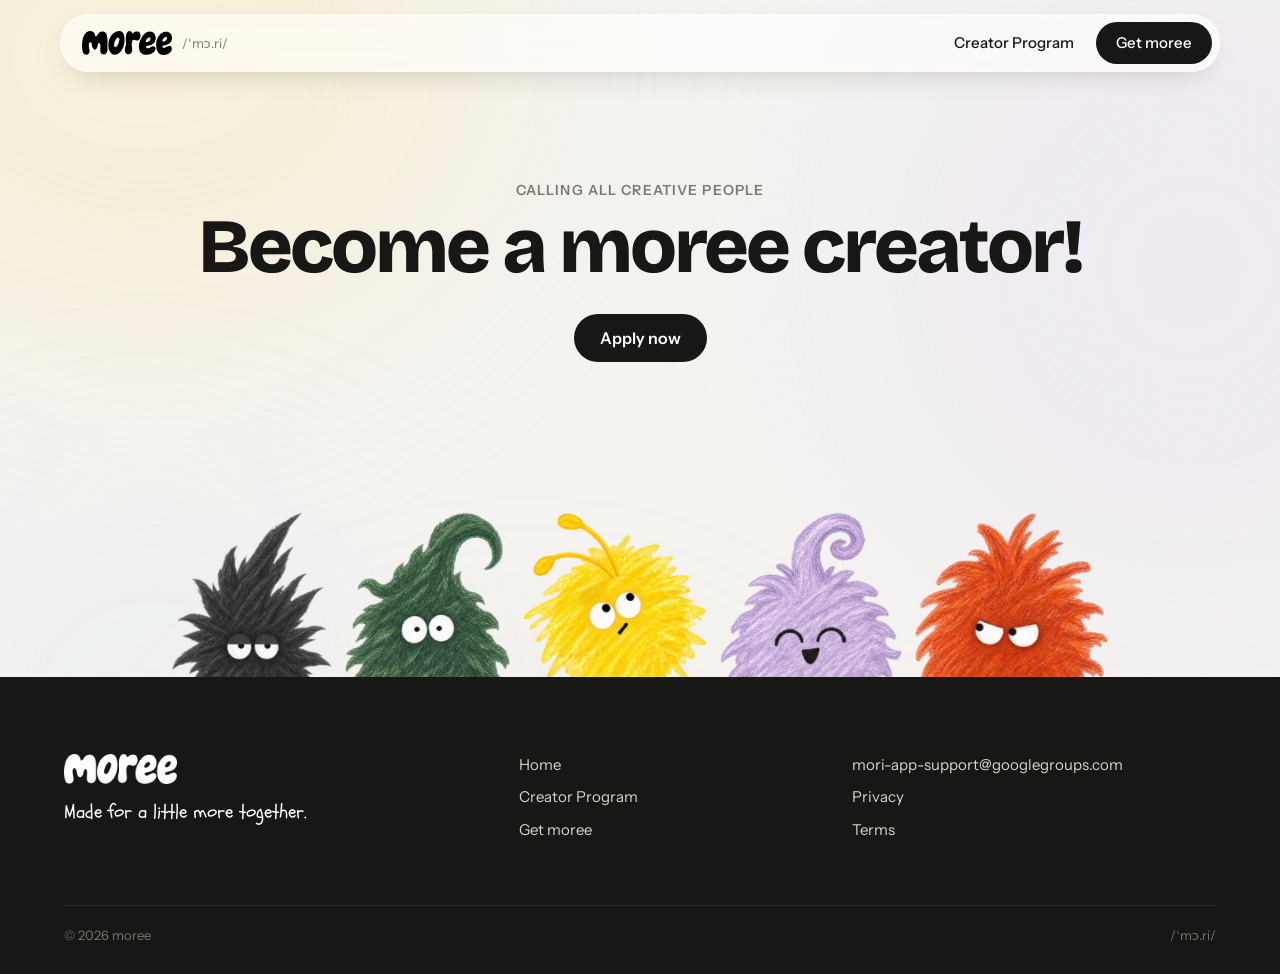
==== moree-site/creators.html @ 5778115d "Add files via upload" ====
<!DOCTYPE html>
<html lang="en">
<head>
<meta charset="utf-8">
<meta name="viewport" content="width=device-width,initial-scale=1">
<title>moree — Creator Program</title>
<meta name="description" content="Become a moree creator! Little videos. Big personality.">
<link rel="stylesheet" href="style.css">
<style>
.c-hero{min-height:92svh;padding:120px clamp(18px,4vw,48px) 60px;max-width:1300px;margin:0 auto;display:grid;grid-template-columns:minmax(0,1.05fr) minmax(0,.95fr);gap:30px;align-items:center}
.c-hero h1{font-family:var(--display);font-weight:800;font-size:clamp(54px,7vw,112px);line-height:.9;letter-spacing:-.045em;margin:18px 0 18px}
.c-hero h1 .hl2{background:linear-gradient(transparent 62%,var(--yellow) 62% 92%,transparent 92%);padding:0 .04em}
.c-hero .feel{font-size:clamp(18px,1.5vw,21px);margin:0 0 30px;color:var(--ink-2)}
.c-art{position:relative;aspect-ratio:1;max-width:560px;width:100%;justify-self:center}
.c-art .blob{position:absolute;inset:8% 4% 4% 8%;background:var(--yellow);border-radius:44% 56% 52% 48%/48% 44% 56% 52%;animation:morph 12s ease-in-out infinite}
@keyframes morph{50%{border-radius:56% 44% 46% 54%/52% 58% 42% 48%}}
.c-art .frame{position:absolute;left:8%;top:22%;width:84%;rotate:-4deg;animation:float 6s ease-in-out infinite}
.c-art .plane{position:absolute;right:-6%;top:-4%;width:46%;animation:fly 5s ease-in-out infinite}
.c-art .yel{position:absolute;left:-4%;bottom:-2%;width:28%}
@keyframes float{50%{transform:translateY(-12px)}}
@keyframes fly{50%{transform:translate(-14px,10px) rotate(-4deg)}}
@media (max-width:900px){.c-hero{grid-template-columns:1fr;text-align:center;padding-top:100px}.c-art{max-width:420px}}

.intro-band{padding:clamp(70px,10vw,140px) 0;text-align:center}
.intro-band .h2{font-size:clamp(44px,6.4vw,100px)}
.intro-band .h2 em{font-style:normal;color:var(--rust)}
.intro-band p{font-size:clamp(19px,1.8vw,24px);color:var(--ink-2);max-width:36ch;margin:0 auto}

.feats{display:grid;grid-template-columns:repeat(3,minmax(0,1fr));gap:clamp(28px,4vw,60px)}
.feat{position:relative;padding:0;min-height:0;display:flex;flex-direction:column;text-align:left}
.feat .artbox{height:200px;display:flex;align-items:flex-end;margin-bottom:22px;border-bottom:1.5px solid var(--ink);padding-bottom:0}
.feat .art{height:180px;width:auto;transform-origin:50% 100%;transition:transform .6s var(--spring)}
.feat:hover .art{transform:rotate(-5deg) translateY(-6px)}
.feat .chip{font-family:var(--dot);font-size:18px;color:var(--muted);margin-bottom:6px}
.feat h3{font-family:var(--display);font-weight:700;font-size:30px;letter-spacing:-.025em;margin:0 0 8px;line-height:1.05}
.feat p{margin:0;color:var(--ink-2)}
@media (max-width:900px){.feats{grid-template-columns:1fr}}

.process{padding:clamp(80px,11vw,150px) 0}
.process .h2{text-align:center;font-size:clamp(40px,5vw,76px)}
.steps3{list-style:none;padding:0;margin:50px 0 0;display:grid;grid-template-columns:repeat(3,minmax(0,1fr));gap:22px;position:relative}
.steps3::before{content:"";position:absolute;top:42px;left:12%;right:12%;border-top:2.5px dashed #cfcac1}
.steps3 li{text-align:center;position:relative;padding:0 10px}
.steps3 .n{width:84px;height:84px;margin:0 auto 22px;border-radius:30%;display:grid;place-items:center;font-family:var(--dot);font-size:36px;background:#fff;box-shadow:0 10px 24px -12px rgba(0,0,0,.25);position:relative}
.steps3 li:nth-child(1) .n{background:var(--yellow)}.steps3 li:nth-child(2) .n{background:var(--lilac)}.steps3 li:nth-child(3) .n{background:var(--green);color:#fff}
.steps3 h3{font-family:var(--display);font-size:26px;letter-spacing:-.02em;margin:0 0 8px}
.steps3 p{margin:0 auto;color:var(--ink-2);max-width:30ch}
@media (max-width:820px){.steps3{grid-template-columns:1fr;gap:40px}.steps3::before{display:none}}

.faq{padding:0 0 clamp(80px,10vw,140px)}
.faq .wrap{display:grid;grid-template-columns:minmax(0,.7fr) minmax(0,1.3fr);gap:40px;align-items:start}
.faq .h2{font-size:clamp(40px,4.6vw,68px)}
.faq .side img{width:min(220px,60%);margin-top:20px}
details{border-bottom:1px solid var(--line);overflow:hidden}
details:first-child{border-top:1px solid var(--line)}
summary{list-style:none;cursor:pointer;padding:24px 4px;font-weight:600;font-size:19px;display:flex;justify-content:space-between;align-items:center;gap:20px}
summary::-webkit-details-marker{display:none}
summary .pm{width:32px;height:32px;border-radius:50%;background:var(--bg);display:grid;place-items:center;flex:none;transition:transform .4s var(--spring),background .3s}
summary .pm svg{width:14px;height:14px}
details[open] summary .pm{transform:rotate(45deg);background:var(--yellow)}
details p{margin:0;padding:0 4px 26px;color:var(--ink-2);max-width:60ch}
summary:focus-visible{outline:3px solid var(--ink);outline-offset:-3px;border-radius:24px}
@media (max-width:820px){.faq .wrap{grid-template-columns:1fr}}

.apply{width:min(1200px,100% - 40px);margin:0 auto;padding:clamp(140px,20vh,220px) 0 0;text-align:center;overflow:hidden;display:flex;flex-direction:column;align-items:center}
.apply .row{margin-top:clamp(70px,11vh,120px)!important}
.apply .hand{font-family:var(--sans);font-size:14px;font-weight:600;letter-spacing:.08em;text-transform:uppercase;color:var(--muted);margin:0}
.apply h2{font-family:var(--display);font-weight:800;font-size:clamp(42px,6vw,92px);letter-spacing:-.04em;line-height:.95;margin:10px 0 30px}

.apply .row{display:flex;justify-content:center;align-items:flex-end;gap:1vw;height:clamp(170px,24vh,280px);margin-top:50px}
.apply .row img{height:100%;width:auto;transform:translateY(24%);transition:transform .5s var(--spring)}
.apply .row img:hover{transform:translateY(4%)}
</style>
</head>
<body>
<svg width="0" height="0" style="position:absolute" aria-hidden="true"><defs><clipPath id="squircle" clipPathUnits="objectBoundingBox"><path d="M1.0000,0.5000 L0.9996,0.5837 L0.9983,0.6272 L0.9963,0.6624 L0.9933,0.6930 L0.9896,0.7204 L0.9850,0.7454 L0.9796,0.7685 L0.9733,0.7899 L0.9662,0.8098 L0.9583,0.8285 L0.9494,0.8460 L0.9397,0.8623 L0.9291,0.8776 L0.9177,0.8919 L0.9053,0.9053 L0.8919,0.9177 L0.8776,0.9291 L0.8623,0.9397 L0.8460,0.9494 L0.8285,0.9583 L0.8098,0.9662 L0.7899,0.9733 L0.7685,0.9796 L0.7454,0.9850 L0.7204,0.9896 L0.6930,0.9933 L0.6624,0.9963 L0.6272,0.9983 L0.5837,0.9996 L0.5000,1.0000 L0.4163,0.9996 L0.3728,0.9983 L0.3376,0.9963 L0.3070,0.9933 L0.2796,0.9896 L0.2546,0.9850 L0.2315,0.9796 L0.2101,0.9733 L0.1902,0.9662 L0.1715,0.9583 L0.1540,0.9494 L0.1377,0.9397 L0.1224,0.9291 L0.1081,0.9177 L0.0947,0.9053 L0.0823,0.8919 L0.0709,0.8776 L0.0603,0.8623 L0.0506,0.8460 L0.0417,0.8285 L0.0338,0.8098 L0.0267,0.7899 L0.0204,0.7685 L0.0150,0.7454 L0.0104,0.7204 L0.0067,0.6930 L0.0037,0.6624 L0.0017,0.6272 L0.0004,0.5837 L0.0000,0.5000 L0.0004,0.4163 L0.0017,0.3728 L0.0037,0.3376 L0.0067,0.3070 L0.0104,0.2796 L0.0150,0.2546 L0.0204,0.2315 L0.0267,0.2101 L0.0338,0.1902 L0.0417,0.1715 L0.0506,0.1540 L0.0603,0.1377 L0.0709,0.1224 L0.0823,0.1081 L0.0947,0.0947 L0.1081,0.0823 L0.1224,0.0709 L0.1377,0.0603 L0.1540,0.0506 L0.1715,0.0417 L0.1902,0.0338 L0.2101,0.0267 L0.2315,0.0204 L0.2546,0.0150 L0.2796,0.0104 L0.3070,0.0067 L0.3376,0.0037 L0.3728,0.0017 L0.4163,0.0004 L0.5000,0.0000 L0.5837,0.0004 L0.6272,0.0017 L0.6624,0.0037 L0.6930,0.0067 L0.7204,0.0104 L0.7454,0.0150 L0.7685,0.0204 L0.7899,0.0267 L0.8098,0.0338 L0.8285,0.0417 L0.8460,0.0506 L0.8623,0.0603 L0.8776,0.0709 L0.8919,0.0823 L0.9053,0.0947 L0.9177,0.1081 L0.9291,0.1224 L0.9397,0.1377 L0.9494,0.1540 L0.9583,0.1715 L0.9662,0.1902 L0.9733,0.2101 L0.9796,0.2315 L0.9850,0.2546 L0.9896,0.2796 L0.9933,0.3070 L0.9963,0.3376 L0.9983,0.3728 L0.9996,0.4163 Z"/></clipPath></defs></svg>
<div class="aura" aria-hidden="true"><i></i><i></i><i></i><i></i></div>
<a class="getpill" id="getpill" href="get.html" aria-label="Get moree"><img class="gp-mo" src="img/yellow.webp" alt=""><span class="gp-box"><span class="gp-t"><b>Get moree</b><small>come play</small></span><span class="gp-qr"><img src="img/qr.svg" alt=""></span></span></a>
<header class="nav" id="nav">
  <a class="logo" href="index.html" aria-label="moree home"><img src="img/logo-word.webp" alt="moree"><span class="ipa">/ˈmɔ.ri/</span></a>
  <nav class="nav-links"><a href="creators.html" aria-current="page">Creator Program</a><a class="btn sm" href="get.html">Get moree</a></nav>
</header>

<main>
<!-- hidden for now: other creator sections kept below for later editing -->
<div hidden>
<section class="c-hero">
  <div class="reveal">
    <span class="eyebrow">The moree creator program</span>
    <h1>Become a <span class="hl2">moree</span> creator!</h1>
    <p class="feel">Make something people feel.</p>
    <a class="btn" href="https://forms.gle/TM9GKESnSCsgj8uK7">Apply now</a>
  </div>
  <div class="c-art reveal">
    <div class="blob"></div>
    <img class="frame" src="img/ill-photo-frame.webp" alt="moree friends posing for a photo">
    <img class="plane" src="img/ill-plane.webp" alt="moree friends riding a paper plane">
    <img class="yel" src="img/yellow-stand.webp" alt="">
  </div>
</section>

<section class="intro-band">
  <div class="wrap reveal">
    <h2 class="h2">Little videos. <em>Big personality.</em></h2>
    <p>Love turning everyday moments into videos? Bring your ideas to moree — a place to swap photos, catch up with friends, and meet your own fluffy companion.</p>
  </div>
</section>

<section>
  <div class="wrap feats">
    <article class="feat reveal"><div class="artbox"><img class="art" src="img/yellow-stand.webp" alt=""></div><span class="chip">01</span><h3>Bring your ideas</h3><p>Turn everyday moments into videos that make people smile.</p></article>
    <article class="feat reveal"><div class="artbox"><img class="art" src="img/pk-lilac-stand.webp" alt=""></div><span class="chip">02</span><h3>Make it yours</h3><p>Start with our ideas and references. Add your voice, humor, and point of view.</p></article>
    <article class="feat reveal"><div class="artbox"><img class="art" src="img/pk-green-walk.webp" alt=""></div><span class="chip">03</span><h3>Grow as you go</h3><p>Work with the team, try new formats, and build your portfolio.</p></article>
  </div>
</section>

<section class="process">
  <div class="wrap">
    <h2 class="h2 reveal">How it works</h2>
    <ol class="steps3">
      <li class="reveal"><div class="n">1</div><h3>Show us your style</h3><p>Share a couple of videos and tell us a little about yourself.</p></li>
      <li class="reveal"><div class="n">2</div><h3>Let's chat</h3><p>Book a video call through the link in the form. We'll talk ideas, availability, and the details.</p></li>
      <li class="reveal"><div class="n">3</div><h3>Make some moree</h3><p>If it's a fit, we'll agree on your schedule and get you ready to create.</p></li>
    </ol>
  </div>
</section>

<section class="faq">
  <div class="wrap">
    <div class="side reveal"><h2 class="h2">Questions?</h2><img src="img/black.webp" alt=""></div>
    <div class="reveal">
      <details open><summary>Who is this for?<span class="pm"><svg viewBox="0 0 14 14" stroke="currentColor" stroke-width="2"><path d="M7 1v12M1 7h12"/></svg></span></summary><p>People who enjoy making short videos and feel comfortable on camera. Show us your style through your video samples.</p></details>
      <details><summary>What would I make?<span class="pm"><svg viewBox="0 0 14 14" stroke="currentColor" stroke-width="2"><path d="M7 1v12M1 7h12"/></svg></span></summary><p>Short TikToks and Instagram Reels showing moree in everyday life. We provide scripts, references, and product demos to help you get started.</p></details>
      <details><summary>How much time does it take?<span class="pm"><svg viewBox="0 0 14 14" stroke="currentColor" stroke-width="2"><path d="M7 1v12M1 7h12"/></svg></span></summary><p>We're looking for at least three original videos a week. We'll agree on a weekly plan together based on your availability.</p></details>
      <details><summary>What are the collaboration details?<span class="pm"><svg viewBox="0 0 14 14" stroke="currentColor" stroke-width="2"><path d="M7 1v12M1 7h12"/></svg></span></summary><p>Compensation includes a base rate plus a performance bonus. Details will be discussed during the interview.</p></details>
      <details><summary>How do I apply?<span class="pm"><svg viewBox="0 0 14 14" stroke="currentColor" stroke-width="2"><path d="M7 1v12M1 7h12"/></svg></span></summary><p>Fill out our Google Form with your details and one or two video samples, then book a chat using the Calendly link inside.</p></details>
    </div>
  </div>
</section>

</div>
<section class="apply reveal in">
  <p class="hand">calling all creative people</p>
  <h2>Become a moree creator!</h2>
  <a class="btn" href="https://forms.gle/TM9GKESnSCsgj8uK7">Apply now</a>
  <div class="row"><img src="img/black.webp" alt=""><img src="img/green.webp" alt=""><img src="img/yellow-stand.webp" alt=""><img src="img/purple.webp" alt=""><img src="img/orange.webp" alt=""></div>
</section>
</main>

<footer class="footer">
  <div class="f-top">
    <div class="f-brand"><img src="img/logo-word.webp" alt="moree"><span class="tag">Made for a little more together.</span></div>
    <nav class="f-links">
      <a href="index.html">Home</a><a href="creators.html">Creator Program</a><a href="get.html">Get moree</a>
    </nav>
    <nav class="f-links">
      <a href="mailto:mori-app-support@googlegroups.com">mori-app-support@googlegroups.com</a><a href="https://docs.moree.world/en/index.html">Privacy</a><a href="https://docs.moree.world/en/terms.html">Terms</a>
    </nav>
  </div>
  <div class="f-bot"><span>© 2026 moree</span><span>/ˈmɔ.ri/</span></div>
</footer>
<script>
(()=>{const n=document.getElementById('nav'),g=document.getElementById('getpill');const f=()=>{n.classList.toggle('scrolled',scrollY>20);g.classList.toggle('show',scrollY>innerHeight*.6)};addEventListener('scroll',f,{passive:true});f();
const io=new IntersectionObserver(es=>es.forEach(e=>{if(e.isIntersecting){e.target.classList.add('in');io.unobserve(e.target)}}),{threshold:.15});
document.querySelectorAll('.reveal').forEach(el=>io.observe(el));
document.querySelectorAll('details').forEach(d=>d.addEventListener('toggle',()=>{if(d.open)document.querySelectorAll('details').forEach(o=>{if(o!==d)o.open=false})}));})();
</script>
<script>(()=>{const n=document.getElementById('nav'),lg=n.querySelector('.logo img');const fit=()=>n.style.setProperty('--cw',(lg.offsetWidth+44)+'px');fit();addEventListener('load',fit);addEventListener('resize',fit);let ly=scrollY,acc=0;addEventListener('scroll',()=>{const y=scrollY,d=y-ly;ly=y;if(y<120){n.classList.remove('compact');acc=0;return}acc=(Math.sign(d)===Math.sign(acc)?acc:0)+d;if(acc>40)n.classList.add('compact');else if(acc<-40)n.classList.remove('compact')},{passive:true});n.addEventListener('mouseenter',()=>n.classList.remove('compact'))})();</script>
</body>
</html>
---- moree-site/style.css ----
/* ───────── moree · shared styles ───────── */
@font-face{font-family:"KidsDesign";src:local("KidsDesign"),local("KidsDesign Medium"),local("KidsDesign-Medium"),url(fonts/schoolbell-latin-400-normal.woff2) format("woff2");font-display:swap}
@font-face{font-family:"Bricolage";src:url(fonts/bricolage-grotesque-latin-600-normal.woff2) format("woff2");font-weight:600;font-display:swap}
@font-face{font-family:"Bricolage";src:url(fonts/bricolage-grotesque-latin-700-normal.woff2) format("woff2");font-weight:700;font-display:swap}
@font-face{font-family:"Bricolage";src:url(fonts/bricolage-grotesque-latin-800-normal.woff2) format("woff2");font-weight:800;font-display:swap}
@font-face{font-family:"Instrument";src:url(fonts/instrument-sans-latin-400-normal.woff2) format("woff2");font-weight:400;font-display:swap}
@font-face{font-family:"Instrument";src:url(fonts/instrument-sans-latin-500-normal.woff2) format("woff2");font-weight:500;font-display:swap}
@font-face{font-family:"Instrument";src:url(fonts/instrument-sans-latin-600-normal.woff2) format("woff2");font-weight:600;font-display:swap}
@font-face{font-family:"Doto";src:url(fonts/doto-latin-800-normal.woff2) format("woff2");font-weight:800;font-display:swap}

:root{
  --bg:#F4F3F0; --paper:#FBFAF8; --ink:#171716; --ink-2:#4A4945; --muted:#7D7A73; --line:#E3E0DA;
  --yellow:#FFD21F; --yellow-soft:#FFF1B3; --rust:#E4542A; --lilac:#B9A2E0; --lilac-soft:#ECE4F8;
  --green:#2F5B3B; --green-soft:#DCE8DA; --sky:#CFE3EF; --black:#26252A;
  --hand:"KidsDesign","Schoolbell",cursive;
  --display:"Bricolage","Instrument",system-ui,sans-serif;
  --sans:"Instrument",system-ui,-apple-system,"Segoe UI",sans-serif;
  --dot:"Doto",ui-monospace,monospace;
  --ease:cubic-bezier(.22,1,.36,1);
  --spring:cubic-bezier(.34,1.56,.64,1);
}
*{box-sizing:border-box}
html{-webkit-text-size-adjust:100%}
body{margin:0;background:var(--bg);color:var(--ink);font-family:var(--sans);font-size:17px;line-height:1.5;-webkit-font-smoothing:antialiased;overflow-x:hidden}
img{display:block;max-width:100%}
a{color:inherit}
button{font:inherit;color:inherit;cursor:pointer}
.hand{font-family:var(--hand);font-weight:400;letter-spacing:.01em}
.dot{font-family:var(--dot);font-weight:800;letter-spacing:.04em}
.sr{position:absolute;width:1px;height:1px;overflow:hidden;clip:rect(0 0 0 0);white-space:nowrap}

/* squircle — the app's signature photo frame */
.sq{clip-path:url(#squircle);-webkit-clip-path:url(#squircle)}
.sq-frame{min-height:0;filter:drop-shadow(0 8px 22px rgba(40,30,20,.13)) drop-shadow(0 1px 2px rgba(40,30,20,.08))}
.sq-frame>.sq{background:#fff;padding:max(2.5px,1.2%)}
.sq-frame>.sq>.sq{width:100%;height:100%;overflow:hidden}
.sq img{width:100%;height:100%;object-fit:cover}

/* ───────── nav ───────── */
.nav{position:fixed;top:14px;left:50%;transform:translateX(-50%);width:min(1160px,calc(100% - 28px));z-index:50;display:flex;align-items:center;justify-content:space-between;padding:8px 8px 8px 22px;border-radius:999px;background:rgba(255,255,255,.62);backdrop-filter:blur(18px) saturate(1.4);-webkit-backdrop-filter:blur(18px) saturate(1.4);box-shadow:0 10px 30px -14px rgba(40,30,20,.25),inset 0 0 0 1px rgba(255,255,255,.7);transition:background .3s,box-shadow .3s}
.nav.scrolled{background:rgba(255,255,255,.8)}
.nav{height:58px;overflow:hidden;transition:width .55s cubic-bezier(.4,0,.2,1),background .3s,box-shadow .3s,opacity .5s}
.nav .logo{flex:none}
.nav .ipa{transition:opacity .25s ease .2s}
.nav .nav-links{position:absolute;right:8px;top:8px;bottom:8px;display:flex;align-items:center;transition:opacity .25s ease .25s}
.nav.compact{width:var(--cw,128px);cursor:pointer}
.nav.compact .ipa,.nav.compact .nav-links{opacity:0;pointer-events:none;transition-delay:0s}
.logo{display:flex;align-items:flex-end;gap:10px;text-decoration:none}
.logo img{height:24px;width:auto}
.logo .ipa{font-size:13px;color:var(--muted);padding-bottom:2px}
.nav-links{display:flex;align-items:center;gap:6px}
.nav-links a{text-decoration:none;font-weight:500;font-size:15px;padding:10px 16px;border-radius:999px;transition:background .2s}
.nav-links a:not(.btn):hover{background:rgba(0,0,0,.05)}
.btn{display:inline-flex;align-items:center;justify-content:center;gap:10px;min-height:48px;padding:0 26px;border-radius:999px;background:var(--ink);color:#fff!important;text-decoration:none;font-weight:600;font-size:16px;border:0;transition:transform .35s var(--spring),background .2s}
.btn:hover{transform:translateY(-2px) scale(1.03)}
.btn:active{transform:scale(.97)}
.btn.ghost{background:#fff;color:var(--ink)!important;box-shadow:inset 0 0 0 1.5px var(--line)}
.btn.sm{min-height:42px;padding:0 20px;font-size:15px}
.nav-links .btn{padding:0 20px}
@media (max-width:620px){.nav-links a:not(.btn){display:none}.logo .ipa{display:none}}

/* ───────── shared section bits ───────── */
.wrap{width:min(1200px,100% - 40px);margin-inline:auto}
.eyebrow{display:inline-flex;align-items:center;gap:10px;font-size:14px;font-weight:600;letter-spacing:.08em;text-transform:uppercase;color:var(--muted)}
.eyebrow .num{font-family:var(--dot);font-size:18px;color:var(--ink);letter-spacing:.06em}
.h2{font-family:var(--display);font-weight:800;font-size:clamp(36px,4.4vw,66px);line-height:.95;letter-spacing:-.035em;margin:.25em 0 .3em}
.lede{font-size:clamp(18px,1.6vw,21px);color:var(--ink-2);max-width:30ch;margin:0}
.lede+.lede{margin-top:4px}
.reveal{opacity:0;transform:translateY(28px);transition:opacity .9s var(--ease),transform .9s var(--ease)}
.reveal.in{opacity:1;transform:none}

/* ───────── footer ───────── */
.footer{background:var(--ink);color:#a9a6a0;padding:clamp(48px,6vw,80px) clamp(20px,5vw,64px) 28px;font-size:15px;position:relative;z-index:3}
.footer a{color:#d8d5ce;text-decoration:none}
.footer a:hover{color:#fff}
.f-top{display:grid;grid-template-columns:1.4fr 1fr 1.2fr;gap:30px;align-items:start;max-width:1160px;margin:0 auto}
.f-brand img{height:30px;width:auto;filter:invert(1)}
.f-brand .tag{display:block;margin-top:14px;font-family:var(--hand);font-size:19px;color:#fff}
.f-links{display:flex;flex-direction:column;gap:10px}
.f-bot{max-width:1160px;margin:clamp(40px,5vw,64px) auto 0;padding-top:20px;border-top:1px solid #2e2d2b;display:flex;justify-content:space-between;font-size:13px;color:#77746e}
@media (max-width:760px){.f-top{grid-template-columns:1fr}}

@media (prefers-reduced-motion:reduce){*{animation-duration:.01ms!important;transition-duration:.01ms!important;scroll-behavior:auto!important}.reveal{opacity:1;transform:none}}

/* soft diffuse colour washes behind everything */
.aura{position:fixed;inset:-10vmax;z-index:-1;pointer-events:none;overflow:hidden}
.aura i{position:absolute;border-radius:50%;filter:blur(110px);opacity:.26;animation:drift 26s ease-in-out infinite alternate}
.aura i:nth-child(1){width:55vmax;height:45vmax;left:-6vmax;top:-8vmax;background:#FFE79A}
.aura i:nth-child(2){width:50vmax;height:50vmax;right:-8vmax;top:6vmax;background:#E4D6F7;animation-delay:-8s}
.aura i:nth-child(3){width:46vmax;height:40vmax;left:28vmax;bottom:-14vmax;background:#FFD6C4;animation-delay:-15s;opacity:.2}
.aura i:nth-child(4){width:36vmax;height:36vmax;left:4vmax;bottom:6vmax;background:#D3E8F3;animation-delay:-4s;opacity:.2}
@keyframes drift{to{transform:translate(4vmax,3vmax) scale(1.08)}}

/* always-there download nudge */
.getpill{position:fixed;right:clamp(14px,2.4vw,28px);bottom:clamp(14px,2.4vw,28px);z-index:45;display:block;text-decoration:none;color:var(--ink);transform:translateY(140%);opacity:0;transition:transform .6s var(--spring),opacity .3s;padding-top:34px}
.getpill.show{transform:none;opacity:1}
.getpill .gp-mo{position:absolute;left:50%;margin-left:-28px;top:0;width:56px;z-index:2;transition:transform .4s var(--spring);transform-origin:50% 100%}
.getpill .gp-box{position:relative;background:var(--ink);color:#fff;border-radius:24px;padding:28px 22px 14px;display:flex;flex-direction:column;align-items:center;box-shadow:0 16px 30px -14px rgba(0,0,0,.45);min-width:150px}
.getpill .gp-t{display:flex;flex-direction:column;align-items:center;line-height:1.2}
.getpill .gp-t b{font-weight:600;font-size:15px}
.getpill .gp-t small{font-size:12.5px;color:#bdb9b1}
.getpill .gp-qr{display:block;width:0;height:0;opacity:0;background:#fff;border-radius:14px;padding:0;margin-top:0;transition:all .45s var(--spring)}
.getpill .gp-qr img{display:block;width:100%;height:100%}
.getpill:hover .gp-mo{transform:translateY(-4px) rotate(-6deg)}
@media (hover:hover){.getpill:hover .gp-qr{width:112px;height:112px;opacity:1;padding:8px;margin-top:12px}}
@media (max-width:620px){.getpill .gp-t small{display:none}.getpill .gp-mo{width:46px;margin-left:-23px}.getpill{padding-top:28px}.getpill .gp-box{min-width:0;padding:22px 20px 12px}}
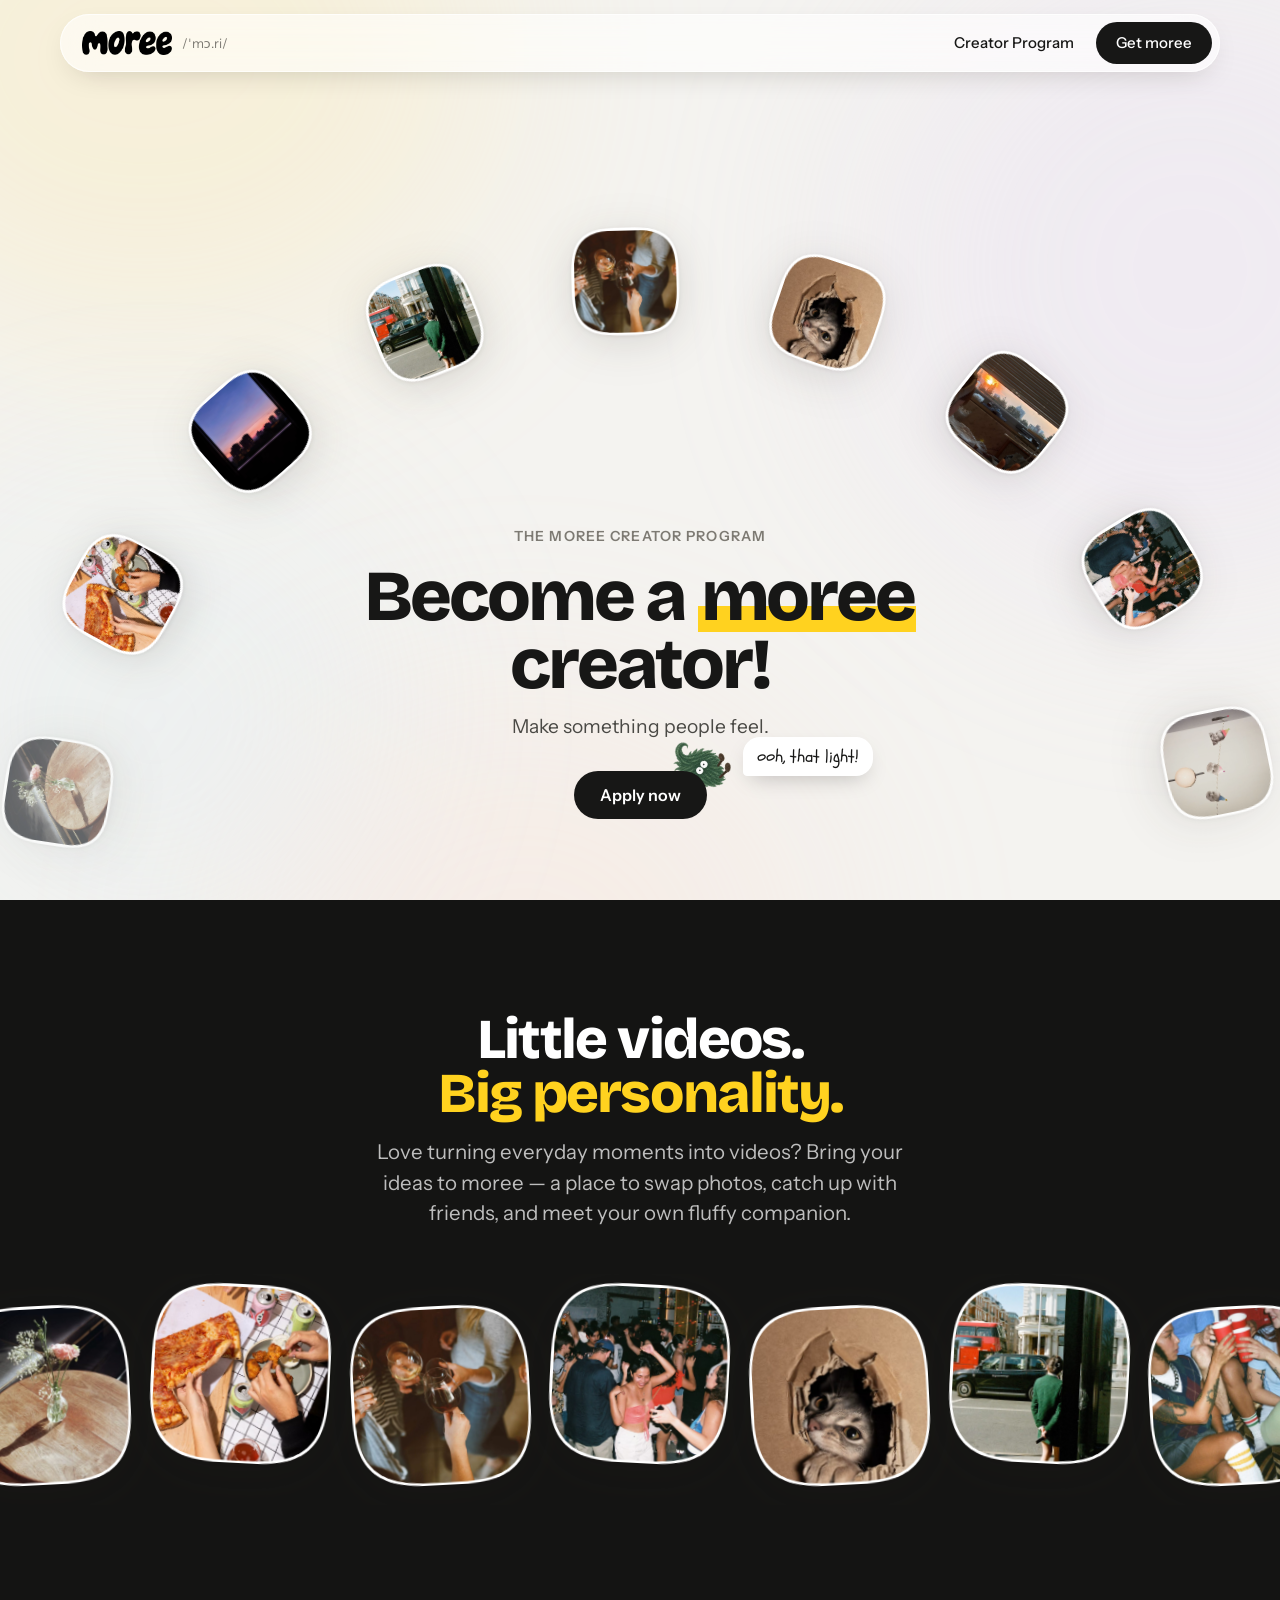
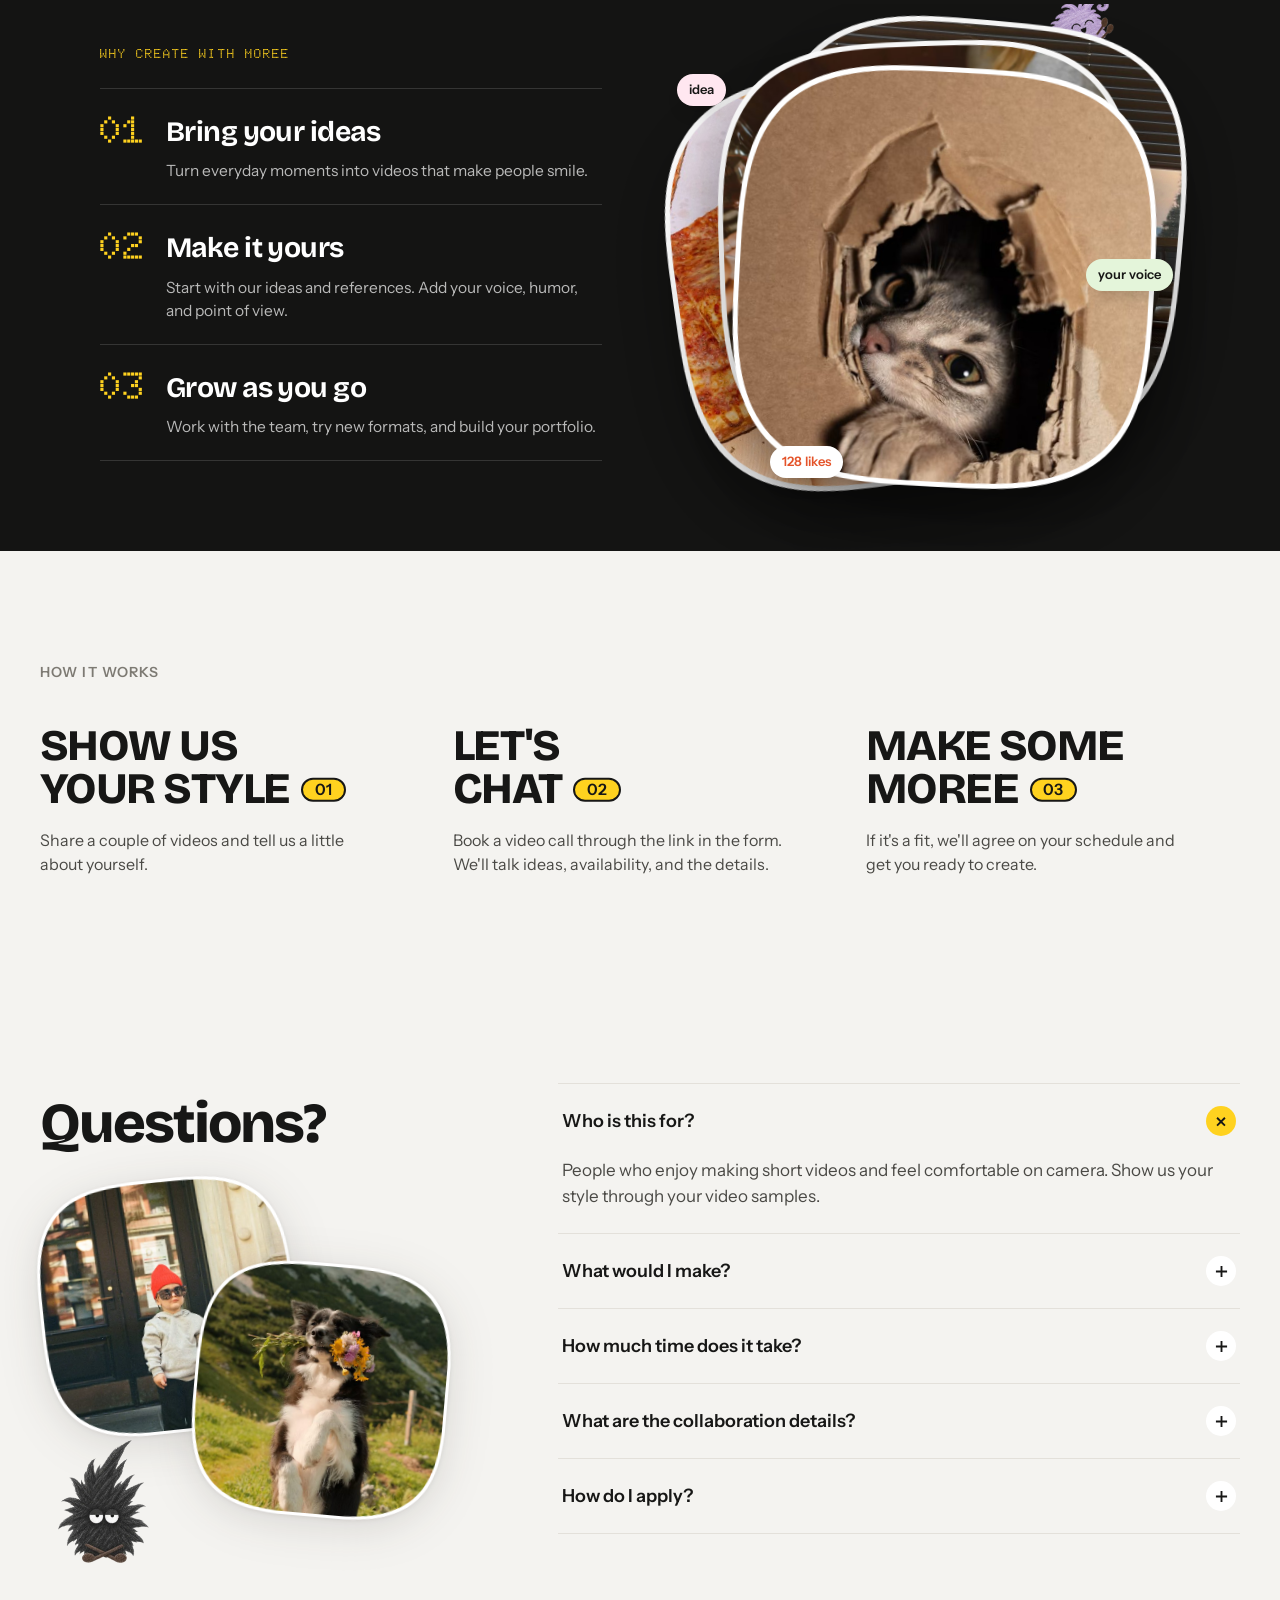
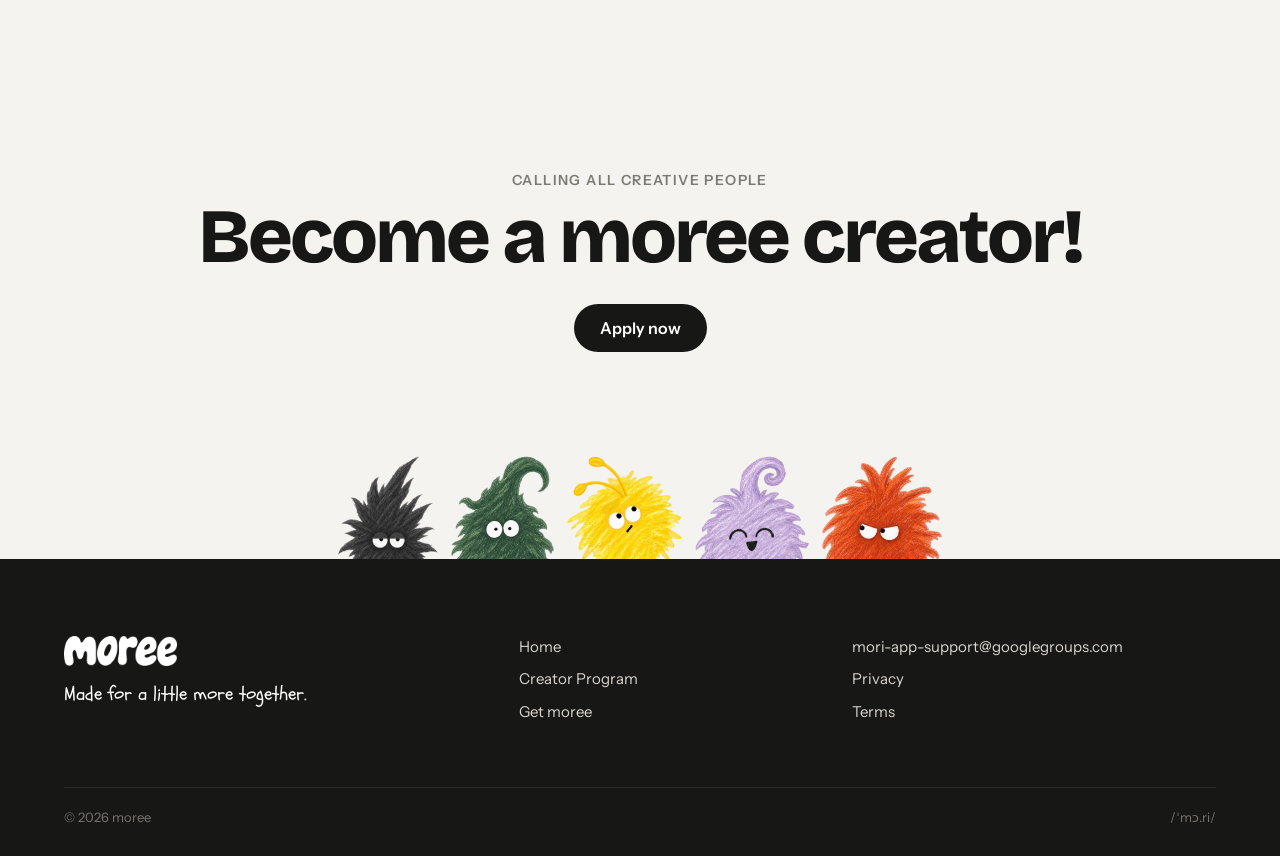
==== commit 11cafdb4: "Update moree site to latest design Co-Authored-By: Claude Opus 5.5 <noreply@anthropic.com> Claude-Se" ====
--- a/moree-site/creators.html
+++ b/moree-site/creators.html
@@ -7,69 +7,205 @@
 <meta name="description" content="Become a moree creator! Little videos. Big personality.">
 <link rel="stylesheet" href="style.css">
 <style>
-.c-hero{min-height:92svh;padding:120px clamp(18px,4vw,48px) 60px;max-width:1300px;margin:0 auto;display:grid;grid-template-columns:minmax(0,1.05fr) minmax(0,.95fr);gap:30px;align-items:center}
-.c-hero h1{font-family:var(--display);font-weight:800;font-size:clamp(54px,7vw,112px);line-height:.9;letter-spacing:-.045em;margin:18px 0 18px}
+.sec{padding:clamp(70px,11vh,130px) 0}
+.ph{position:relative;aspect-ratio:1}
+.ph>.sq{position:absolute;inset:0}
+.sec-head{text-align:center;max-width:760px;margin:0 auto}
+.sec-head .eyebrow{justify-content:center}
+.lede{margin:0 auto}
+/* hero */
+.c-hero{min-height:100svh;padding:110px clamp(18px,4vw,48px) 40px;max-width:1300px;margin:0 auto;display:grid;grid-template-columns:minmax(0,.95fr) minmax(0,1.05fr);gap:30px;align-items:center}
+.c-hero h1{font-family:var(--display);font-weight:800;font-size:clamp(50px,6.4vw,100px);line-height:.92;letter-spacing:-.045em;margin:16px 0 18px}
 .c-hero h1 .hl2{background:linear-gradient(transparent 62%,var(--yellow) 62% 92%,transparent 92%);padding:0 .04em}
-.c-hero .feel{font-size:clamp(18px,1.5vw,21px);margin:0 0 30px;color:var(--ink-2)}
-.c-art{position:relative;aspect-ratio:1;max-width:560px;width:100%;justify-self:center}
-.c-art .blob{position:absolute;inset:8% 4% 4% 8%;background:var(--yellow);border-radius:44% 56% 52% 48%/48% 44% 56% 52%;animation:morph 12s ease-in-out infinite}
-@keyframes morph{50%{border-radius:56% 44% 46% 54%/52% 58% 42% 48%}}
-.c-art .frame{position:absolute;left:8%;top:22%;width:84%;rotate:-4deg;animation:float 6s ease-in-out infinite}
-.c-art .plane{position:absolute;right:-6%;top:-4%;width:46%;animation:fly 5s ease-in-out infinite}
-.c-art .yel{position:absolute;left:-4%;bottom:-2%;width:28%}
-@keyframes float{50%{transform:translateY(-12px)}}
-@keyframes fly{50%{transform:translate(-14px,10px) rotate(-4deg)}}
-@media (max-width:900px){.c-hero{grid-template-columns:1fr;text-align:center;padding-top:100px}.c-art{max-width:420px}}
-
-.intro-band{padding:clamp(70px,10vw,140px) 0;text-align:center}
-.intro-band .h2{font-size:clamp(44px,6.4vw,100px)}
-.intro-band .h2 em{font-style:normal;color:var(--rust)}
-.intro-band p{font-size:clamp(19px,1.8vw,24px);color:var(--ink-2);max-width:36ch;margin:0 auto}
-
-.feats{display:grid;grid-template-columns:repeat(3,minmax(0,1fr));gap:clamp(28px,4vw,60px)}
-.feat{position:relative;padding:0;min-height:0;display:flex;flex-direction:column;text-align:left}
-.feat .artbox{height:200px;display:flex;align-items:flex-end;margin-bottom:22px;border-bottom:1.5px solid var(--ink);padding-bottom:0}
-.feat .art{height:180px;width:auto;transform-origin:50% 100%;transition:transform .6s var(--spring)}
-.feat:hover .art{transform:rotate(-5deg) translateY(-6px)}
-.feat .chip{font-family:var(--dot);font-size:18px;color:var(--muted);margin-bottom:6px}
-.feat h3{font-family:var(--display);font-weight:700;font-size:30px;letter-spacing:-.025em;margin:0 0 8px;line-height:1.05}
+.c-hero .feel{font-size:clamp(18px,1.5vw,21px);color:var(--ink-2);margin:0 0 30px}
+.collage{position:relative;aspect-ratio:1;max-width:min(600px,74vh);width:100%;justify-self:center}
+.collage .ph{position:absolute;width:44%;transition:transform .8s var(--spring)}
+.collage .c1{left:2%;top:4%;rotate:-7deg}.collage .c2{right:0;top:0;width:40%;rotate:6deg}
+.collage .c3{left:26%;top:32%;width:48%;rotate:-2deg;z-index:2}
+.collage .c4{left:0;bottom:2%;width:36%;rotate:5deg}.collage .c5{right:2%;bottom:6%;width:40%;rotate:-5deg}
+.collage .ph:hover{transform:translateY(-8px) scale(1.03);z-index:3}
+.rec{position:absolute;left:10%;top:9%;z-index:2;display:flex;align-items:center;gap:6px;font-family:var(--dot);font-size:13px;color:#fff;background:rgba(0,0,0,.45);padding:4px 9px;border-radius:99px}
+.rec i{width:8px;height:8px;border-radius:50%;background:#ff4b3a;animation:blink 1.2s steps(1) infinite}
+@keyframes blink{50%{opacity:.2}}
+.collage .buddy{position:absolute;right:30%;top:23%;width:13%;z-index:4;animation:bob 3.4s ease-in-out infinite}
+@keyframes bob{50%{transform:translateY(-6px) rotate(-4deg)}}
+@media (max-width:900px){.c-hero{grid-template-columns:1fr;text-align:center;padding-top:100px}}
+/* intro strip */
+.strip{align-items:flex-start;display:flex;gap:clamp(14px,1.6vw,24px);justify-content:center;margin-top:clamp(36px,5vh,60px);flex-wrap:nowrap;overflow:hidden;padding:10px 0 20px}
+.strip .ph{width:clamp(130px,14vw,200px);flex:none}
+.strip .ph:nth-child(odd){rotate:-3deg;margin-top:22px}.strip .ph:nth-child(even){rotate:3deg}
+.intro-band .h2 em{font-style:normal;color:var(--yellow)}
+.intro-band{background:#141413;color:#fff}.intro-band .h2{color:#fff}.intro-band .lede{color:rgba(255,255,255,.72)}
+/* feats */
+.feats{display:grid;grid-template-columns:repeat(3,minmax(0,1fr));gap:clamp(28px,4vw,60px);margin-top:clamp(40px,6vh,70px)}
+.feat{position:relative}
+.feat .ph{width:100%;margin-bottom:22px}
+.feat .mini-ip{position:absolute;right:-4%;top:-7%;width:22%;z-index:3;transition:transform .5s var(--spring)}
+.feat:hover .mini-ip{transform:translateY(-8px) rotate(-8deg)}
+.feat .chip{font-family:var(--dot);font-size:16px;color:var(--muted)}
+.feat h3{font-family:var(--display);font-weight:700;font-size:clamp(22px,2vw,28px);letter-spacing:-.02em;margin:6px 0 8px}
 .feat p{margin:0;color:var(--ink-2)}
-@media (max-width:900px){.feats{grid-template-columns:1fr}}
-
-.process{padding:clamp(80px,11vw,150px) 0}
-.process .h2{text-align:center;font-size:clamp(40px,5vw,76px)}
-.steps3{list-style:none;padding:0;margin:50px 0 0;display:grid;grid-template-columns:repeat(3,minmax(0,1fr));gap:22px;position:relative}
-.steps3::before{content:"";position:absolute;top:42px;left:12%;right:12%;border-top:2.5px dashed #cfcac1}
-.steps3 li{text-align:center;position:relative;padding:0 10px}
-.steps3 .n{width:84px;height:84px;margin:0 auto 22px;border-radius:30%;display:grid;place-items:center;font-family:var(--dot);font-size:36px;background:#fff;box-shadow:0 10px 24px -12px rgba(0,0,0,.25);position:relative}
-.steps3 li:nth-child(1) .n{background:var(--yellow)}.steps3 li:nth-child(2) .n{background:var(--lilac)}.steps3 li:nth-child(3) .n{background:var(--green);color:#fff}
-.steps3 h3{font-family:var(--display);font-size:26px;letter-spacing:-.02em;margin:0 0 8px}
-.steps3 p{margin:0 auto;color:var(--ink-2);max-width:30ch}
-@media (max-width:820px){.steps3{grid-template-columns:1fr;gap:40px}.steps3::before{display:none}}
-
-.faq{padding:0 0 clamp(80px,10vw,140px)}
-.faq .wrap{display:grid;grid-template-columns:minmax(0,.7fr) minmax(0,1.3fr);gap:40px;align-items:start}
-.faq .h2{font-size:clamp(40px,4.6vw,68px)}
-.faq .side img{width:min(220px,60%);margin-top:20px}
-details{border-bottom:1px solid var(--line);overflow:hidden}
+@media (max-width:900px){.feats{grid-template-columns:1fr;max-width:440px;margin-left:auto;margin-right:auto}}
+/* steps */
+.steps3{list-style:none;padding:0;margin:clamp(40px,6vh,70px) 0 0;display:grid;grid-template-columns:repeat(3,minmax(0,1fr));gap:clamp(24px,3vw,48px)}
+.steps3 li{display:grid;grid-template-columns:110px 1fr;gap:18px;align-items:start}
+.steps3 .ph{width:110px}
+.steps3 .n{font-family:var(--dot);font-size:15px;color:var(--muted)}
+.steps3 h3{font-family:var(--display);font-size:22px;letter-spacing:-.02em;margin:4px 0 6px}
+.steps3 p{margin:0;color:var(--ink-2);font-size:15.5px}
+@media (max-width:900px){.steps3{grid-template-columns:1fr;max-width:480px;margin-left:auto;margin-right:auto}}
+/* faq */
+.faq .wrap{display:grid;grid-template-columns:minmax(0,.8fr) minmax(0,1.2fr);gap:clamp(30px,5vw,80px);align-items:start}
+.fstack{position:relative;height:clamp(300px,30vw,400px);margin-top:28px}
+.fstack .ph{position:absolute;width:56%}
+.fstack .f1{left:0;top:0;rotate:-6deg}.fstack .f2{left:34%;top:22%;rotate:5deg}
+.fstack img.mini-ip{position:absolute;left:4%;bottom:0;width:20%}
+details{border-bottom:1px solid var(--line)}
 details:first-child{border-top:1px solid var(--line)}
-summary{list-style:none;cursor:pointer;padding:24px 4px;font-weight:600;font-size:19px;display:flex;justify-content:space-between;align-items:center;gap:20px}
+summary{list-style:none;cursor:pointer;padding:22px 4px;font-weight:600;font-size:18px;display:flex;justify-content:space-between;align-items:center;gap:20px}
 summary::-webkit-details-marker{display:none}
-summary .pm{width:32px;height:32px;border-radius:50%;background:var(--bg);display:grid;place-items:center;flex:none;transition:transform .4s var(--spring),background .3s}
-summary .pm svg{width:14px;height:14px}
+summary .pm{width:30px;height:30px;border-radius:50%;background:#fff;display:grid;place-items:center;flex:none;transition:transform .4s var(--spring),background .3s}
+summary .pm svg{width:13px;height:13px}
 details[open] summary .pm{transform:rotate(45deg);background:var(--yellow)}
-details p{margin:0;padding:0 4px 26px;color:var(--ink-2);max-width:60ch}
-summary:focus-visible{outline:3px solid var(--ink);outline-offset:-3px;border-radius:24px}
-@media (max-width:820px){.faq .wrap{grid-template-columns:1fr}}
-
-.apply{width:min(1200px,100% - 40px);margin:0 auto;padding:clamp(140px,20vh,220px) 0 0;text-align:center;overflow:hidden;display:flex;flex-direction:column;align-items:center}
-.apply .row{margin-top:clamp(70px,11vh,120px)!important}
-.apply .hand{font-family:var(--sans);font-size:14px;font-weight:600;letter-spacing:.08em;text-transform:uppercase;color:var(--muted);margin:0}
+details p{margin:0;padding:0 4px 24px;color:var(--ink-2);max-width:60ch}
+@media (max-width:860px){.faq .wrap{grid-template-columns:1fr}.fstack{display:none}}
+/* closing */
+.apply{width:min(1200px,100% - 40px);margin:0 auto;padding:clamp(80px,12vh,140px) 0 0;text-align:center;overflow:hidden}
+.apply .cl-eye{font-size:14px;font-weight:600;letter-spacing:.1em;text-transform:uppercase;color:var(--muted);margin:0}
 .apply h2{font-family:var(--display);font-weight:800;font-size:clamp(42px,6vw,92px);letter-spacing:-.04em;line-height:.95;margin:10px 0 30px}
-
-.apply .row{display:flex;justify-content:center;align-items:flex-end;gap:1vw;height:clamp(170px,24vh,280px);margin-top:50px}
+.apply .row{display:flex;justify-content:center;align-items:flex-end;gap:1vw;height:clamp(110px,15vh,170px);margin-top:clamp(50px,8vh,90px)}
 .apply .row img{height:100%;width:auto;transform:translateY(24%);transition:transform .5s var(--spring)}
 .apply .row img:hover{transform:translateY(4%)}
+
+.player{position:relative;width:100%;max-width:min(560px,66vh);justify-self:center}
+.player .vid{width:100%}
+.player .rec{left:9%;top:8%}
+.player .play{position:absolute;left:50%;top:50%;width:76px;height:76px;margin:-38px 0 0 -38px;border-radius:50%;background:rgba(255,255,255,.85);backdrop-filter:blur(6px);display:grid;place-items:center;color:var(--ink);z-index:2;transition:transform .4s var(--spring)}
+.player .play svg{width:30px;margin-left:4px}
+.player:hover .play{transform:scale(1.1)}
+.player .bar{position:absolute;left:12%;right:12%;bottom:10%;height:4px;border-radius:4px;background:rgba(255,255,255,.4);z-index:2;overflow:hidden}
+.player .bar i{display:block;height:100%;width:0;background:#fff;animation:prog 8s linear infinite}
+@keyframes prog{to{width:100%}}
+.player .dur{position:absolute;right:12%;bottom:13%;font-family:var(--dot);font-size:12px;color:#fff;z-index:2}
+.player .chip{position:absolute;z-index:3;background:#fff;border-radius:99px;padding:8px 14px;font-size:14px;font-weight:600;box-shadow:0 12px 26px -12px rgba(0,0,0,.3);display:flex;align-items:center;gap:8px;animation:bob 4s ease-in-out infinite}
+.player .chip img{width:24px;height:24px;border-radius:50%;object-fit:cover}
+.player .c-a{right:-4%;top:18%;color:var(--rust)}
+.player .c-b{left:-8%;bottom:20%;font-weight:500;animation-delay:-2s}
+.player .buddy{position:absolute;right:6%;top:-9%;width:16%;z-index:3}
+.rows{margin-top:10px;border-top:1.5px solid var(--ink)}
+.frow{display:grid;grid-template-columns:90px minmax(0,1fr) minmax(0,1.2fr) 130px;gap:24px;align-items:center;padding:26px 0;border-bottom:1px solid var(--line)}
+.frow .rn{font-family:var(--dot);font-size:22px;color:var(--muted)}
+.frow h3{font-family:var(--display);font-weight:800;font-size:clamp(26px,2.8vw,42px);letter-spacing:-.03em;margin:0}
+.frow p{margin:0;color:var(--ink-2);font-size:17px}
+.frow .rt{width:130px;rotate:4deg;transition:rotate .5s var(--spring),transform .5s var(--spring)}
+.frow:hover .rt{rotate:-3deg;transform:scale(1.08)}
+@media (max-width:820px){.frow{grid-template-columns:50px 1fr 90px}.frow p{grid-column:2/4}.frow .rt{width:90px;grid-row:1;grid-column:3}}
+.tl{list-style:none;padding:0;margin:clamp(40px,6vh,70px) 0 0;display:grid;grid-template-columns:repeat(3,minmax(0,1fr));gap:clamp(24px,3vw,48px);position:relative;text-align:center}
+.tl::before{content:"";position:absolute;top:44px;left:16%;right:16%;border-top:2px dashed #cfcac1}
+.tl .dot{position:relative;display:grid;place-items:center;width:88px;height:88px;margin:0 auto 18px;border-radius:50%;background:#fff;box-shadow:0 10px 24px -12px rgba(0,0,0,.25)}
+.tl .dot img{width:64%}
+.tl .n{font-family:var(--dot);font-size:14px;color:var(--muted)}
+.tl h3{font-family:var(--display);font-size:24px;letter-spacing:-.02em;margin:4px 0 8px}
+.tl p{margin:0 auto;color:var(--ink-2);max-width:30ch}
+@media (max-width:820px){.tl{grid-template-columns:1fr}.tl::before{display:none}}
+
+.roll{position:relative;width:100%;max-width:min(540px,64vh);justify-self:center;padding-top:40px}
+.rframe{width:100%;z-index:2}
+.rframe img{transition:opacity .12s}
+.stamp{position:absolute;right:9%;bottom:8%;z-index:3;font-family:var(--dot);font-weight:800;font-size:clamp(14px,1.4vw,20px);color:#ff9a3c;text-shadow:0 0 8px rgba(255,120,30,.6)}
+.peeker{position:absolute;z-index:1;width:26%;left:-14%;top:30%;transform:translateX(70%) rotate(0);transition:transform .8s var(--spring)}
+.peeker.out{transform:translateX(0) rotate(-12deg)}
+.peeker.top{left:52%;top:-6%;transform:translateY(80%);}
+.peeker.top.out{transform:translateY(0) rotate(6deg)}
+.peeker.right{left:auto;right:-14%;top:44%;transform:translateX(-70%) scaleX(-1)}
+.peeker.right.out{transform:translateX(0) scaleX(-1) rotate(-12deg)}
+.say{position:absolute;z-index:4;background:#fff;border-radius:1em;padding:.45em .9em;font-family:var(--hand);font-size:clamp(16px,1.3vw,19px);white-space:nowrap;box-shadow:0 8px 22px -8px rgba(0,0,0,.25);opacity:0;transform:scale(.85);transition:opacity .25s,transform .4s var(--spring)}
+.say.show{opacity:1;transform:none}
+.dots{display:flex;gap:6px;justify-content:center;margin-top:18px}
+.dots i{width:6px;height:6px;border-radius:50%;background:#d4cfc6;transition:all .3s}
+.dots i.on{width:18px;border-radius:4px;background:var(--ink)}
+/* split */
+.split{display:grid;grid-template-columns:1fr 1fr;align-items:center;margin:clamp(40px,8vh,100px) 0}
+.split-img{position:relative;height:min(100svh,820px);display:grid;place-items:center;background:#EFE9DC;overflow:hidden}
+.split-img .big{width:min(72%,60vh);rotate:-3deg}
+.sp-ip{position:absolute;right:10%;bottom:8%;width:min(16%,110px)}
+.split-txt{padding:clamp(40px,6vw,90px)}
+.split-txt .rows{border-top:1.5px solid var(--ink)}
+.split-txt .frow{grid-template-columns:60px 1fr;grid-template-rows:auto auto;row-gap:8px;padding:34px 0}
+.split-txt .frow .rn{grid-row:1/3}
+.split-txt .frow p{grid-column:2}
+.split-txt .frow .rt{display:none}
+@media (max-width:860px){.split{grid-template-columns:1fr}.split-img{position:relative;height:60vh}}
+.band{background:#FBF3D9;margin-top:0}
+
+.arc-hero{position:relative;height:max(100svh,720px);overflow:hidden;display:flex;align-items:flex-end;justify-content:center;text-align:center}
+.arc{position:absolute;inset:0}
+.at{position:absolute;left:0;top:0;width:clamp(84px,8.4vw,128px);aspect-ratio:1;will-change:transform;transition:filter .3s}
+.at:hover{filter:brightness(1.06)}
+.arc-copy{position:relative;z-index:3;padding-bottom:clamp(50px,9vh,110px);max-width:760px}
+.arc-copy h1{font-family:var(--display);font-weight:800;font-size:clamp(46px,5.6vw,88px);line-height:.95;letter-spacing:-.045em;margin:14px 0 14px}
+.arc-copy .eyebrow{justify-content:center}
+.arc-copy .hl2{background:linear-gradient(transparent 62%,var(--yellow) 62% 92%,transparent 92%);padding:0 .04em}
+.arc-copy .feel{font-size:clamp(18px,1.5vw,21px);color:var(--ink-2);margin:0 0 30px}
+.peekwrap{position:relative;display:inline-block}
+.peekwrap .btn{position:relative;z-index:2}
+.hpk{position:absolute;z-index:1;width:58px;right:-6px;top:0;transform:translate(-20%,20%);transition:transform .7s var(--spring)}
+.hpk.out{transform:translate(30%,-62%) rotate(12deg)}
+.hsay{position:absolute;left:calc(100% + 36px);top:-34px;z-index:3;background:#fff;border-radius:1em 1em 1em .25em;padding:.4em .85em;font-family:var(--hand);font-size:17px;white-space:nowrap;box-shadow:0 8px 22px -8px rgba(0,0,0,.25);opacity:0;transform:scale(.85);transform-origin:0 100%;transition:opacity .25s,transform .4s var(--spring)}
+.hsay.show{opacity:1;transform:none}
+/* board */
+.board{position:relative;padding:clamp(70px,11vh,120px) 0;overflow:hidden}
+.edges .eg{position:absolute;width:clamp(120px,13vw,190px);aspect-ratio:1;opacity:.9}
+.panel{position:relative;z-index:2;width:min(880px,calc(100% - 40px));margin:0 auto;aspect-ratio:1.45;border-radius:44px;background:rgba(255,255,255,.55);backdrop-filter:blur(14px);-webkit-backdrop-filter:blur(14px);box-shadow:0 30px 70px -40px rgba(40,30,20,.35),inset 0 0 0 1px rgba(255,255,255,.8)}
+.pt{position:absolute;max-width:250px}
+.pt b{font-family:var(--display);font-weight:700;font-size:clamp(20px,1.9vw,26px);letter-spacing:-.02em}
+.pt b::before{content:"•";margin-right:8px}
+.pt sup{font-family:var(--dot);font-size:11px;color:var(--muted);margin-left:4px}
+.pt p{margin:8px 0 0 18px;color:var(--ink-2);font-size:15px;line-height:1.45}
+.p1{left:6%;top:9%}.p2{right:5%;top:36%;max-width:220px}.p3{left:6%;bottom:10%}
+.deck{position:absolute;left:47%;top:52%;width:30%;aspect-ratio:1;transform:translate(-50%,-50%)}
+.dk{position:absolute;inset:0;transition:transform .9s var(--spring),opacity .6s}
+.dk:nth-child(1){transform:rotate(-8deg) translate(-12%,4%);z-index:1}
+.dk:nth-child(2){transform:rotate(5deg) translate(10%,-6%);z-index:2}
+.dk:nth-child(3){transform:rotate(-2deg);z-index:3}
+.dk:nth-child(4){transform:rotate(3deg) translate(4%,6%);z-index:4}
+.dtag{position:absolute;z-index:6;background:#fff;border-radius:99px;padding:6px 12px;font-size:13px;font-weight:600;box-shadow:0 10px 20px -10px rgba(0,0,0,.3);white-space:nowrap;animation:bob 4s ease-in-out infinite}
+.dtag.t1{left:-22%;top:12%;background:#FFE7F0}.dtag.t2{right:-18%;top:46%;background:#E4F5DA;animation-delay:-1.3s}.dtag.t3{left:8%;bottom:-8%;color:var(--rust);animation-delay:-2.6s}
+.dk-mo{position:absolute;z-index:0;width:9%;left:52%;top:12%;rotate:12deg}
+@keyframes bob{50%{transform:translateY(-6px)}}
+@media (max-width:860px){.panel{aspect-ratio:auto;padding:40px 24px 330px}.pt{position:static;max-width:none;margin-bottom:22px}.deck{top:auto;bottom:40px;transform:translateX(-50%);width:60%}.dk-mo{display:none}.edges{display:none}}
+.pill-y{display:inline-flex;align-items:center;justify-content:center;vertical-align:middle;height:1.5em;padding:0 .75em;margin:0 .2em;border-radius:99px;background:var(--yellow);border:2px solid var(--ink);color:var(--ink);font-family:var(--sans);font-weight:600;font-size:.36em;white-space:nowrap;letter-spacing:0;line-height:1;transform:translateY(-.08em)}
+.mega{font-family:var(--display);font-weight:800;text-transform:uppercase;letter-spacing:-.035em;line-height:.98;margin:0}
+.track-sec{padding:clamp(80px,12vh,140px) 0;position:relative;overflow:hidden}
+.lanes{position:relative;height:160px;margin-top:40px;pointer-events:none}
+.lanes svg{width:100%;height:100%}
+.tk{list-style:none;padding:0;margin:40px 0 0;display:grid;grid-template-columns:repeat(3,minmax(0,1fr));gap:clamp(24px,3vw,48px);position:relative}
+.tk h3{font-size:clamp(30px,3.4vw,54px);margin-bottom:18px}
+.tk p{margin:0;color:var(--ink-2);max-width:30ch;font-size:16px;line-height:1.5}
+.tk p span{background:var(--bg)}
+@media (max-width:860px){.tk{grid-template-columns:1fr}}
+
+
+/* board v3: solid section, two columns */
+.board .bd-vis{position:relative;width:min(100%,420px);justify-self:center}
+@media (max-width:860px){.board .bd-vis{width:min(78%,340px);margin-top:24px}}
+.board{background:#141413;color:#fff;padding:clamp(20px,4vh,50px) 0 clamp(64px,10vh,110px)}
+.board .panel{all:unset;display:grid;grid-template-columns:minmax(0,1fr) minmax(0,1fr);gap:clamp(32px,6vw,90px);align-items:center;width:min(1080px,calc(100% - 48px));margin:0 auto;position:relative}
+.board .bd-eye{font-family:var(--dot);font-size:13px;letter-spacing:.08em;color:var(--yellow);text-transform:uppercase}
+.board .bd-list{list-style:none;margin:22px 0 0;padding:0}
+.board .pt{position:static;max-width:none;display:grid;grid-template-columns:auto 1fr;column-gap:20px;padding:22px 0;border-top:1px solid rgba(255,255,255,.14)}
+.board .pt:last-child{border-bottom:1px solid rgba(255,255,255,.14)}
+.board .pt sup{grid-row:span 2;font-family:var(--dot);font-size:clamp(28px,3vw,40px);color:var(--yellow);margin:0;line-height:1;vertical-align:baseline}
+.board .pt b{color:#fff;font-size:clamp(22px,2.2vw,30px)}
+.board .pt b::before{content:none}
+.board .pt p{margin:6px 0 0;color:rgba(255,255,255,.7);font-size:15.5px;line-height:1.5}
+.board .deck{position:relative;left:auto;top:auto;transform:none;width:100%;aspect-ratio:1}
+.board .dk .sq-frame,.board .dk{filter:drop-shadow(0 30px 40px rgba(0,0,0,.35))}
+.board .dtag{color:var(--ink)}.board .dtag.t3{color:var(--rust)}
+.board .dtag.t1{left:-10%;top:8%}.board .dtag.t2{right:-8%;top:52%}.board .dtag.t3{left:12%;bottom:-4%}
+.board .dk-mo{position:absolute;width:64px;left:auto;right:6%;top:-48px;z-index:0;rotate:10deg}
+@media (max-width:860px){.board .panel{grid-template-columns:1fr;padding:0}.board .deck{width:100%;margin:0;bottom:auto}.board .dtag.t1{left:-6%}.board .dtag.t2{right:-6%}.board .dk-mo{display:block;width:52px;top:-36px}}
+.getpill .gp-box{box-shadow:0 0 0 1px rgba(255,255,255,.22),0 14px 30px -12px rgba(0,0,0,.5)}
 </style>
 </head>
 <body>
@@ -82,52 +218,49 @@
 </header>
 
 <main>
-<!-- hidden for now: other creator sections kept below for later editing -->
-<div hidden>
-<section class="c-hero">
-  <div class="reveal">
+<section class="arc-hero" id="arcHero">
+  <div class="arc" id="arc"><div class="ph sq-frame at" style=""><div class="sq"><div class="sq"><img src="img/photo-02.jpg" alt="" loading="lazy"></div></div></div><div class="ph sq-frame at" style=""><div class="sq"><div class="sq"><img src="img/photo-07.jpg" alt="" loading="lazy"></div></div></div><div class="ph sq-frame at" style=""><div class="sq"><div class="sq"><img src="img/window-a.jpg" alt="" loading="lazy"></div></div></div><div class="ph sq-frame at" style=""><div class="sq"><div class="sq"><img src="img/photo-03.jpg" alt="" loading="lazy"></div></div></div><div class="ph sq-frame at" style=""><div class="sq"><div class="sq"><img src="img/spare-cheers.jpg" alt="" loading="lazy"></div></div></div><div class="ph sq-frame at" style=""><div class="sq"><div class="sq"><img src="img/photo-10.jpg" alt="" loading="lazy"></div></div></div><div class="ph sq-frame at" style=""><div class="sq"><div class="sq"><img src="img/app-sunset.jpg" alt="" loading="lazy"></div></div></div><div class="ph sq-frame at" style=""><div class="sq"><div class="sq"><img src="img/photo-06.jpg" alt="" loading="lazy"></div></div></div><div class="ph sq-frame at" style=""><div class="sq"><div class="sq"><img src="img/photo-05.jpg" alt="" loading="lazy"></div></div></div><div class="ph sq-frame at" style=""><div class="sq"><div class="sq"><img src="img/window-c.jpg" alt="" loading="lazy"></div></div></div><div class="ph sq-frame at" style=""><div class="sq"><div class="sq"><img src="img/photo-01.jpg" alt="" loading="lazy"></div></div></div><div class="ph sq-frame at" style=""><div class="sq"><div class="sq"><img src="img/spare-toast.jpg" alt="" loading="lazy"></div></div></div><div class="ph sq-frame at" style=""><div class="sq"><div class="sq"><img src="img/photo-08.jpg" alt="" loading="lazy"></div></div></div><div class="ph sq-frame at" style=""><div class="sq"><div class="sq"><img src="img/app-cat.jpg" alt="" loading="lazy"></div></div></div><div class="ph sq-frame at" style=""><div class="sq"><div class="sq"><img src="img/photo-09.jpg" alt="" loading="lazy"></div></div></div><div class="ph sq-frame at" style=""><div class="sq"><div class="sq"><img src="img/spare-party.jpg" alt="" loading="lazy"></div></div></div><div class="ph sq-frame at" style=""><div class="sq"><div class="sq"><img src="img/photo-04.jpg" alt="" loading="lazy"></div></div></div><div class="ph sq-frame at" style=""><div class="sq"><div class="sq"><img src="img/window-b.jpg" alt="" loading="lazy"></div></div></div></div>
+  <div class="arc-copy">
     <span class="eyebrow">The moree creator program</span>
     <h1>Become a <span class="hl2">moree</span> creator!</h1>
     <p class="feel">Make something people feel.</p>
-    <a class="btn" href="https://forms.gle/TM9GKESnSCsgj8uK7">Apply now</a>
-  </div>
-  <div class="c-art reveal">
-    <div class="blob"></div>
-    <img class="frame" src="img/ill-photo-frame.webp" alt="moree friends posing for a photo">
-    <img class="plane" src="img/ill-plane.webp" alt="moree friends riding a paper plane">
-    <img class="yel" src="img/yellow-stand.webp" alt="">
-  </div>
-</section>
-
-<section class="intro-band">
-  <div class="wrap reveal">
-    <h2 class="h2">Little videos. <em>Big personality.</em></h2>
-    <p>Love turning everyday moments into videos? Bring your ideas to moree — a place to swap photos, catch up with friends, and meet your own fluffy companion.</p>
-  </div>
-</section>
-
-<section>
-  <div class="wrap feats">
-    <article class="feat reveal"><div class="artbox"><img class="art" src="img/yellow-stand.webp" alt=""></div><span class="chip">01</span><h3>Bring your ideas</h3><p>Turn everyday moments into videos that make people smile.</p></article>
-    <article class="feat reveal"><div class="artbox"><img class="art" src="img/pk-lilac-stand.webp" alt=""></div><span class="chip">02</span><h3>Make it yours</h3><p>Start with our ideas and references. Add your voice, humor, and point of view.</p></article>
-    <article class="feat reveal"><div class="artbox"><img class="art" src="img/pk-green-walk.webp" alt=""></div><span class="chip">03</span><h3>Grow as you go</h3><p>Work with the team, try new formats, and build your portfolio.</p></article>
-  </div>
-</section>
-
-<section class="process">
+    <div class="peekwrap"><img class="hpk" id="hpk" src="img/pk-green-wave.webp" alt=""><span class="hsay" id="hsay"></span><a class="btn" href="https://forms.gle/TM9GKESnSCsgj8uK7">Apply now</a></div>
+  </div>
+</section>
+
+<section class="sec intro-band">
   <div class="wrap">
-    <h2 class="h2 reveal">How it works</h2>
-    <ol class="steps3">
-      <li class="reveal"><div class="n">1</div><h3>Show us your style</h3><p>Share a couple of videos and tell us a little about yourself.</p></li>
-      <li class="reveal"><div class="n">2</div><h3>Let's chat</h3><p>Book a video call through the link in the form. We'll talk ideas, availability, and the details.</p></li>
-      <li class="reveal"><div class="n">3</div><h3>Make some moree</h3><p>If it's a fit, we'll agree on your schedule and get you ready to create.</p></li>
+    <div class="sec-head reveal">
+      <h2 class="h2">Little videos.<br><em>Big personality.</em></h2>
+      <p class="lede" style="max-width:38ch">Love turning everyday moments into videos? Bring your ideas to moree — a place to swap photos, catch up with friends, and meet your own fluffy companion.</p>
+    </div>
+  </div>
+  <div class="strip reveal"><div class="ph sq-frame " style=""><div class="sq"><div class="sq"><img src="img/photo-02.jpg" alt="" loading="lazy"></div></div></div><div class="ph sq-frame " style=""><div class="sq"><div class="sq"><img src="img/photo-07.jpg" alt="" loading="lazy"></div></div></div><div class="ph sq-frame " style=""><div class="sq"><div class="sq"><img src="img/spare-cheers.jpg" alt="" loading="lazy"></div></div></div><div class="ph sq-frame " style=""><div class="sq"><div class="sq"><img src="img/photo-06.jpg" alt="" loading="lazy"></div></div></div><div class="ph sq-frame " style=""><div class="sq"><div class="sq"><img src="img/photo-10.jpg" alt="" loading="lazy"></div></div></div><div class="ph sq-frame " style=""><div class="sq"><div class="sq"><img src="img/photo-03.jpg" alt="" loading="lazy"></div></div></div><div class="ph sq-frame " style=""><div class="sq"><div class="sq"><img src="img/photo-08.jpg" alt="" loading="lazy"></div></div></div></div>
+</section>
+
+<section class="board">
+  <div class="panel reveal">
+    <div><span class="bd-eye">Why create with moree</span><div class="bd-list"><div class="pt p1"><sup>01</sup><b>Bring your ideas</b><p>Turn everyday moments into videos that make people smile.</p></div><div class="pt p2"><sup>02</sup><b>Make it yours</b><p>Start with our ideas and references. Add your voice, humor, and point of view.</p></div><div class="pt p3"><sup>03</sup><b>Grow as you go</b><p>Work with the team, try new formats, and build your portfolio.</p></div></div></div>
+    <div class="bd-vis"><img class="dk-mo" src="img/pk-lilac-wave.webp" alt=""><div class="deck" id="deck"><div class="ph sq-frame dk" style=""><div class="sq"><div class="sq"><img src="img/photo-07.jpg" alt="" loading="lazy"></div></div></div><div class="ph sq-frame dk" style=""><div class="sq"><div class="sq"><img src="img/app-sunset.jpg" alt="" loading="lazy"></div></div></div><div class="ph sq-frame dk" style=""><div class="sq"><div class="sq"><img src="img/spare-cheers.jpg" alt="" loading="lazy"></div></div></div><div class="ph sq-frame dk" style=""><div class="sq"><div class="sq"><img src="img/photo-10.jpg" alt="" loading="lazy"></div></div></div>
+      <span class="dtag t1">idea</span><span class="dtag t2">your voice</span><span class="dtag t3">128 likes</span>
+    </div></div>
+  </div>
+</section>
+
+<section class="track-sec">
+  <div class="wrap">
+    <span class="eyebrow">How it works</span>
+    <ol class="tk">
+      <li class="reveal"><h3 class="mega">Show us<br>your style <span class="pill-y ">01</span></h3><p><span>Share a couple of videos and tell us a little about yourself.</span></p></li>
+      <li class="reveal"><h3 class="mega">Let's<br>chat <span class="pill-y ">02</span></h3><p><span>Book a video call through the link in the form. We'll talk ideas, availability, and the details.</span></p></li>
+      <li class="reveal"><h3 class="mega">Make some<br>moree <span class="pill-y ">03</span></h3><p><span>If it's a fit, we'll agree on your schedule and get you ready to create.</span></p></li>
     </ol>
   </div>
 </section>
 
-<section class="faq">
+<section class="sec faq">
   <div class="wrap">
-    <div class="side reveal"><h2 class="h2">Questions?</h2><img src="img/black.webp" alt=""></div>
+    <div class="reveal"><h2 class="h2">Questions?</h2><div class="fstack"><div class="ph sq-frame f1" style=""><div class="sq"><div class="sq"><img src="img/photo-01.jpg" alt="" loading="lazy"></div></div></div><div class="ph sq-frame f2" style=""><div class="sq"><div class="sq"><img src="img/photo-09.jpg" alt="" loading="lazy"></div></div></div><img class="mini-ip" src="img/black.webp" alt=""></div></div>
     <div class="reveal">
       <details open><summary>Who is this for?<span class="pm"><svg viewBox="0 0 14 14" stroke="currentColor" stroke-width="2"><path d="M7 1v12M1 7h12"/></svg></span></summary><p>People who enjoy making short videos and feel comfortable on camera. Show us your style through your video samples.</p></details>
       <details><summary>What would I make?<span class="pm"><svg viewBox="0 0 14 14" stroke="currentColor" stroke-width="2"><path d="M7 1v12M1 7h12"/></svg></span></summary><p>Short TikToks and Instagram Reels showing moree in everyday life. We provide scripts, references, and product demos to help you get started.</p></details>
@@ -138,9 +271,8 @@
   </div>
 </section>
 
-</div>
-<section class="apply reveal in">
-  <p class="hand">calling all creative people</p>
+<section class="apply reveal">
+  <p class="cl-eye">calling all creative people</p>
   <h2>Become a moree creator!</h2>
   <a class="btn" href="https://forms.gle/TM9GKESnSCsgj8uK7">Apply now</a>
   <div class="row"><img src="img/black.webp" alt=""><img src="img/green.webp" alt=""><img src="img/yellow-stand.webp" alt=""><img src="img/purple.webp" alt=""><img src="img/orange.webp" alt=""></div>
@@ -166,5 +298,21 @@
 document.querySelectorAll('details').forEach(d=>d.addEventListener('toggle',()=>{if(d.open)document.querySelectorAll('details').forEach(o=>{if(o!==d)o.open=false})}));})();
 </script>
 <script>(()=>{const n=document.getElementById('nav'),lg=n.querySelector('.logo img');const fit=()=>n.style.setProperty('--cw',(lg.offsetWidth+44)+'px');fit();addEventListener('load',fit);addEventListener('resize',fit);let ly=scrollY,acc=0;addEventListener('scroll',()=>{const y=scrollY,d=y-ly;ly=y;if(y<120){n.classList.remove('compact');acc=0;return}acc=(Math.sign(d)===Math.sign(acc)?acc:0)+d;if(acc>40)n.classList.add('compact');else if(acc<-40)n.classList.remove('compact')},{passive:true});n.addEventListener('mouseenter',()=>n.classList.remove('compact'))})();</script>
+<script>
+(()=>{const hero=document.getElementById('arcHero'),tiles=[...document.querySelectorAll('#arc .at')],N=tiles.length;
+let off=0,last=performance.now(),vis=true;new IntersectionObserver(([e])=>vis=e.isIntersecting).observe(hero);
+function lay(){const W=hero.clientWidth,H=hero.clientHeight,R=Math.min(W*.46,H*.78),cx=W/2,cy=H*.98;
+tiles.forEach((t,i)=>{let a=((i/N)+off)%1;const ang=Math.PI*(1+a*2);// full circle; only top half visible
+const x=cx+R*Math.cos(ang),y=cy+R*Math.sin(ang)*1.02,deg=ang*57.3+90,s=t.offsetWidth;
+const fade=Math.max(0,Math.min(1,(cy-y)/(R*.25)));t.style.opacity=fade;
+t.style.transform=`translate3d(${x-s/2}px,${y-s/2}px,0) rotate(${deg}deg)`})}
+function loop(n){const dt=n-last;last=n;if(vis&&!matchMedia('(prefers-reduced-motion: reduce)').matches)off=(off+dt/90000)%1;lay();requestAnimationFrame(loop)}
+requestAnimationFrame(loop);addEventListener('resize',lay);
+const pk=document.getElementById('hpk'),say=document.getElementById('hsay');
+const C=[['pk-green-wave','ooh, that light!'],['yellow','post that one.'],['pk-rust-walk','again! again!'],['pk-black-stand','…I blinked.'],['purple','so us.']];let c=0;
+function peek(){const [img,line]=C[c++%C.length];pk.src='img/'+img+'.webp';pk.classList.add('out');say.textContent=line;setTimeout(()=>say.classList.add('show'),400);setTimeout(()=>{say.classList.remove('show');pk.classList.remove('out')},2600)}
+setTimeout(()=>{peek();setInterval(peek,3800)},1200);
+const deck=document.getElementById('deck');setInterval(()=>{const f=deck.querySelector('.dk:last-of-type');deck.insertBefore(f,deck.firstChild)},2600);})();
+</script>
 </body>
 </html>
--- a/moree-site/style.css
+++ b/moree-site/style.css
@@ -104,3 +104,12 @@
 .getpill:hover .gp-mo{transform:translateY(-4px) rotate(-6deg)}
 @media (hover:hover){.getpill:hover .gp-qr{width:112px;height:112px;opacity:1;padding:8px;margin-top:12px}}
 @media (max-width:620px){.getpill .gp-t small{display:none}.getpill .gp-mo{width:46px;margin-left:-23px}.getpill{padding-top:28px}.getpill .gp-box{min-width:0;padding:22px 20px 12px}}
+
+/* store badges */
+.badges{display:flex;gap:10px;flex-wrap:wrap}
+.badge{display:inline-flex;align-items:center;gap:10px;height:54px;padding:0 18px 0 14px;border-radius:12px;background:#000;color:#fff!important;text-decoration:none;box-shadow:inset 0 0 0 1px #3a3a3a;transition:transform .3s var(--spring)}
+.badge:hover{transform:translateY(-2px)}
+.badge svg{width:26px;height:28px;flex:none}
+.badge span{display:flex;flex-direction:column;line-height:1.05;text-align:left}
+.badge small{font-size:10.5px;letter-spacing:.02em;opacity:.9}
+.badge b{font-size:20px;font-weight:600;letter-spacing:-.01em}
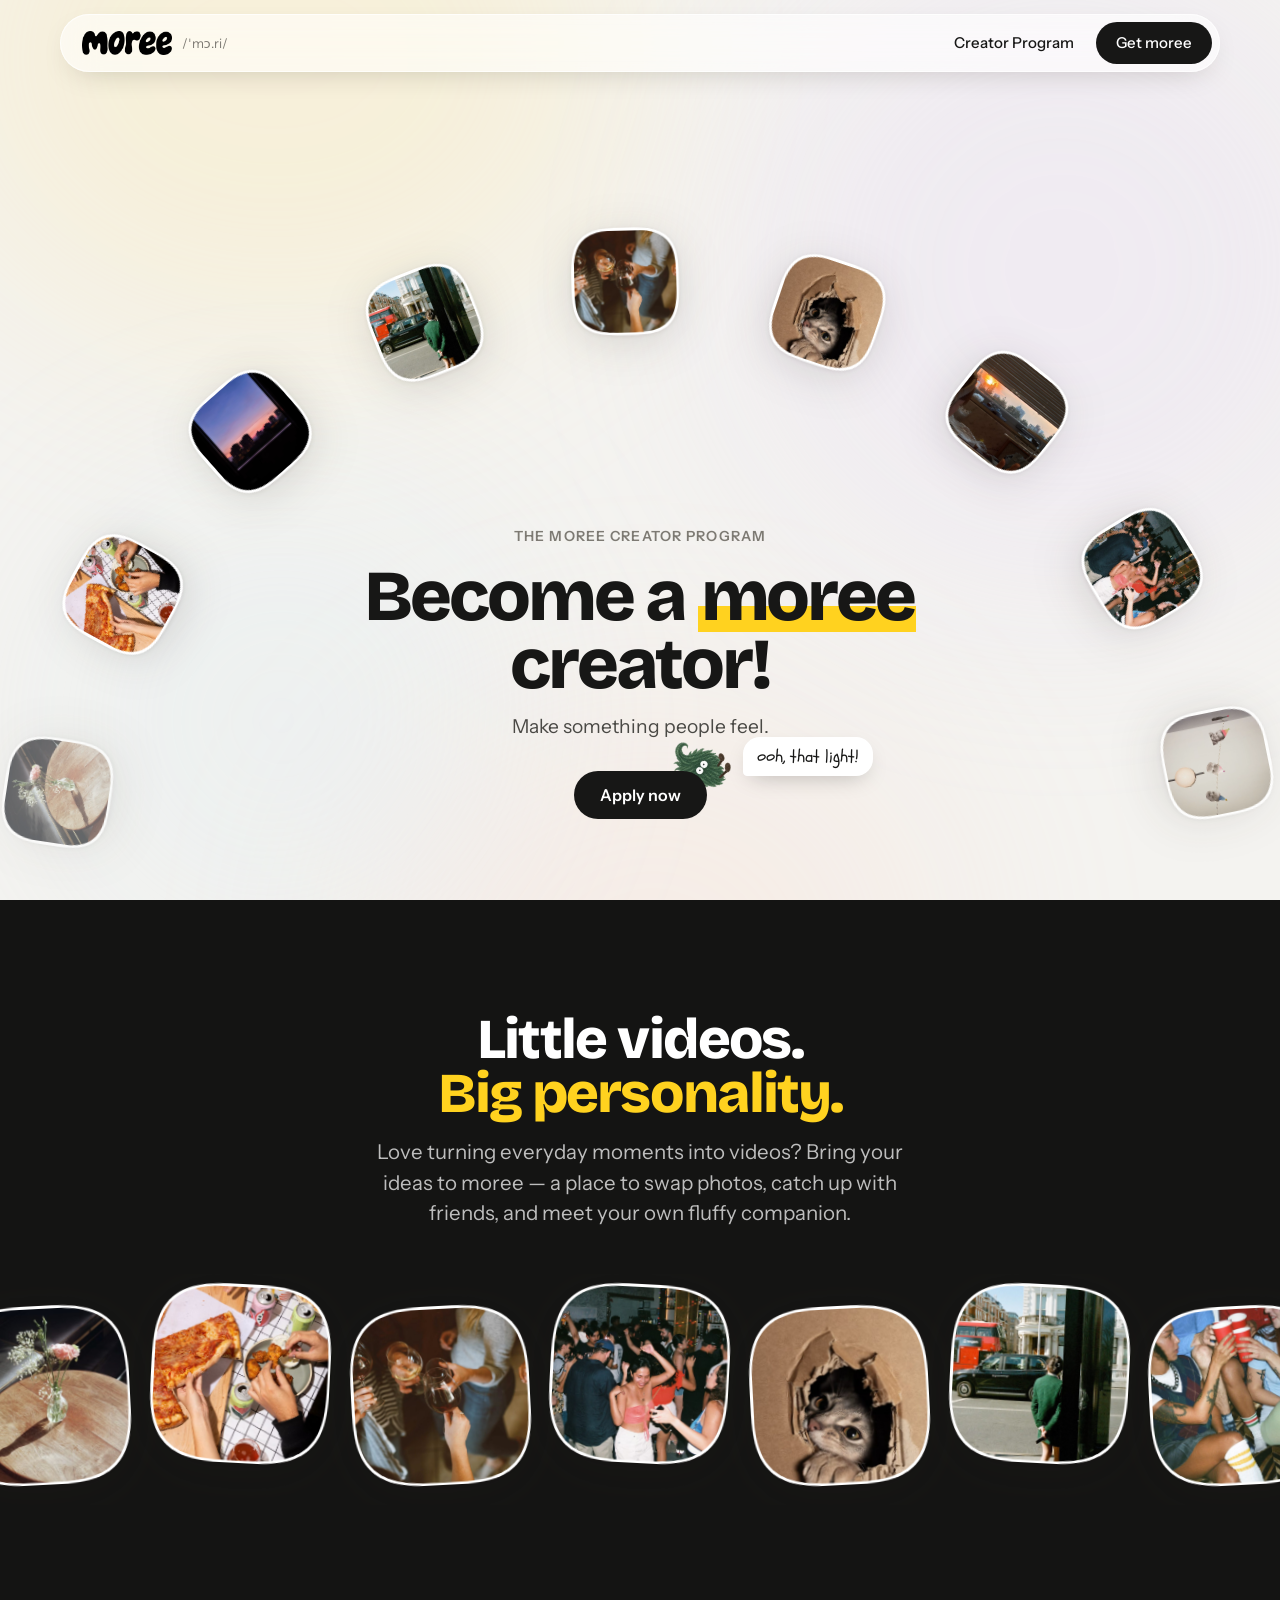
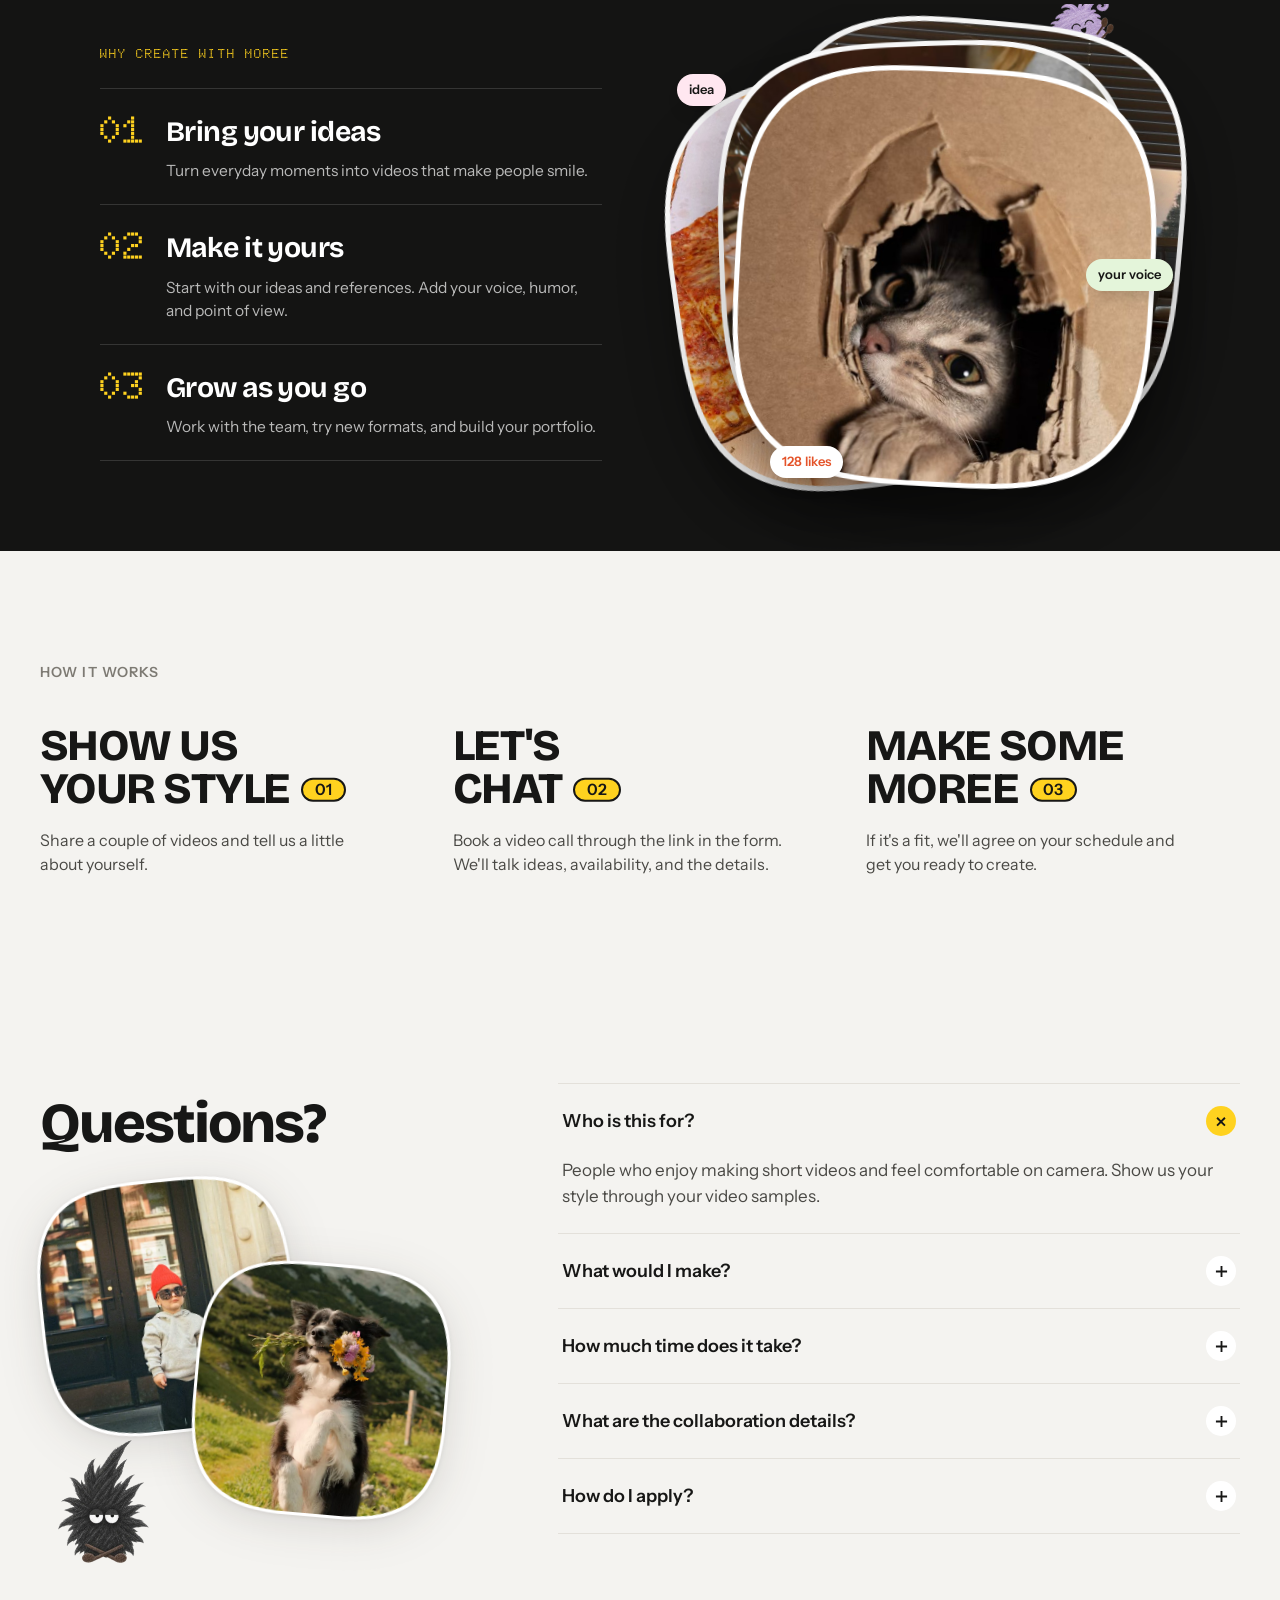
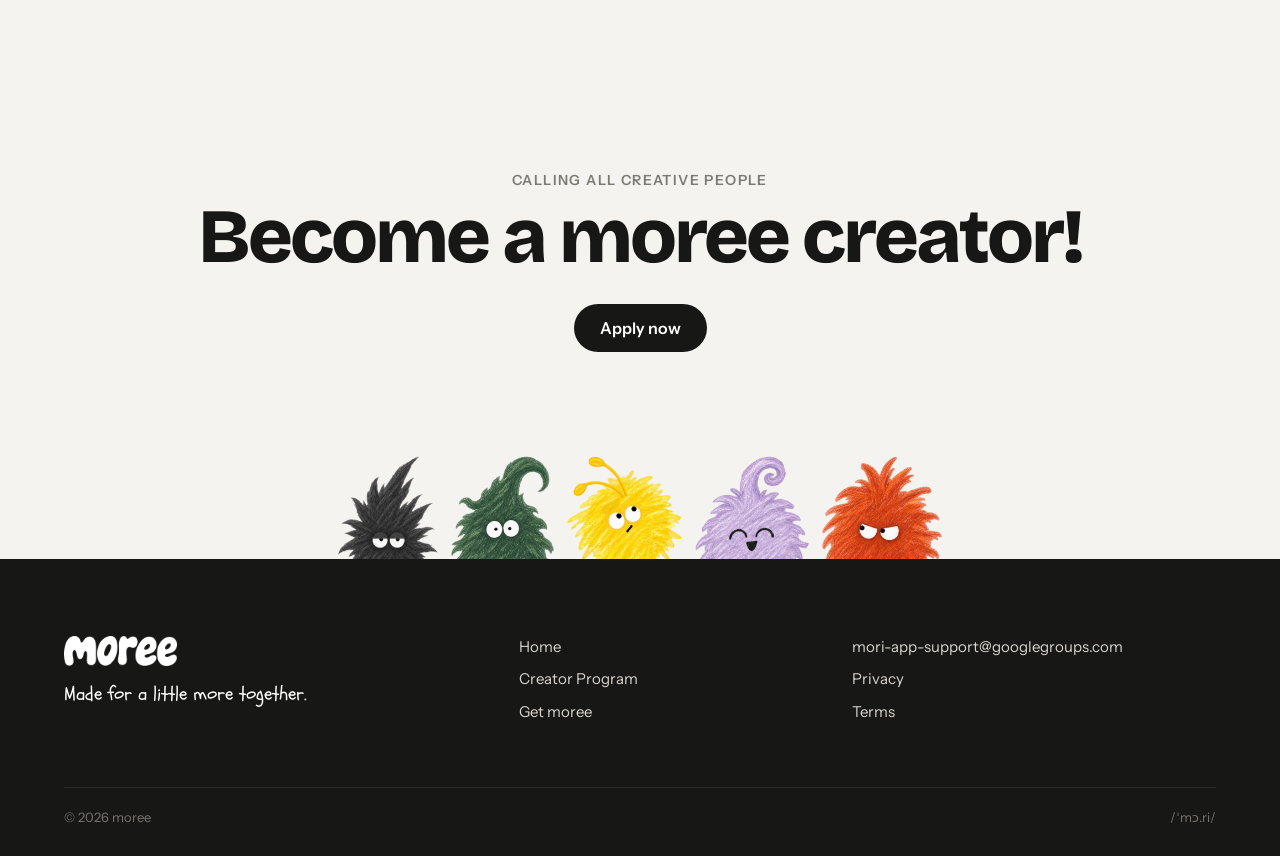
==== commit ce4cd0b0: "Fix mobile layout: nav links, overflow, creator hero arc, get page bubble Co-Authored-By: Claude Opu" ====
--- a/moree-site/creators.html
+++ b/moree-site/creators.html
@@ -206,6 +206,7 @@
 .board .dk-mo{position:absolute;width:64px;left:auto;right:6%;top:-48px;z-index:0;rotate:10deg}
 @media (max-width:860px){.board .panel{grid-template-columns:1fr;padding:0}.board .deck{width:100%;margin:0;bottom:auto}.board .dtag.t1{left:-6%}.board .dtag.t2{right:-6%}.board .dk-mo{display:block;width:52px;top:-36px}}
 .getpill .gp-box{box-shadow:0 0 0 1px rgba(255,255,255,.22),0 14px 30px -12px rgba(0,0,0,.5)}
+@media (max-width:700px){.at{width:clamp(64px,19vw,84px)}.arc-hero{height:max(100svh,640px)}.arc-copy h1{font-size:clamp(40px,11vw,56px)}.hsay{left:auto;right:calc(100% + 10px);top:-40px;border-radius:1em 1em .25em 1em;transform-origin:100% 100%}}
 </style>
 </head>
 <body>
@@ -301,7 +302,7 @@
 <script>
 (()=>{const hero=document.getElementById('arcHero'),tiles=[...document.querySelectorAll('#arc .at')],N=tiles.length;
 let off=0,last=performance.now(),vis=true;new IntersectionObserver(([e])=>vis=e.isIntersecting).observe(hero);
-function lay(){const W=hero.clientWidth,H=hero.clientHeight,R=Math.min(W*.46,H*.78),cx=W/2,cy=H*.98;
+function lay(){const W=hero.clientWidth,H=hero.clientHeight,mob=W<700,cp=hero.querySelector('.arc-copy'),R=mob?W*.6:Math.min(W*.46,H*.78),cx=W/2,cy=mob?cp.offsetTop+10:H*.98;
 tiles.forEach((t,i)=>{let a=((i/N)+off)%1;const ang=Math.PI*(1+a*2);// full circle; only top half visible
 const x=cx+R*Math.cos(ang),y=cy+R*Math.sin(ang)*1.02,deg=ang*57.3+90,s=t.offsetWidth;
 const fade=Math.max(0,Math.min(1,(cy-y)/(R*.25)));t.style.opacity=fade;
--- a/moree-site/style.css
+++ b/moree-site/style.css
@@ -57,7 +57,8 @@
 .btn.ghost{background:#fff;color:var(--ink)!important;box-shadow:inset 0 0 0 1.5px var(--line)}
 .btn.sm{min-height:42px;padding:0 20px;font-size:15px}
 .nav-links .btn{padding:0 20px}
-@media (max-width:620px){.nav-links a:not(.btn){display:none}.logo .ipa{display:none}}
+@media (max-width:620px){.nav-links a:not(.btn){font-size:13px;padding:8px 10px}.nav-links .btn{padding:0 14px;font-size:13px}.logo .ipa{display:none}.nav-links{gap:2px}}
+@media (max-width:360px){.nav-links a:not(.btn){padding:8px 6px}}
 
 /* ───────── shared section bits ───────── */
 .wrap{width:min(1200px,100% - 40px);margin-inline:auto}
@@ -113,3 +114,8 @@
 .badge span{display:flex;flex-direction:column;line-height:1.05;text-align:left}
 .badge small{font-size:10.5px;letter-spacing:.02em;opacity:.9}
 .badge b{font-size:20px;font-weight:600;letter-spacing:-.01em}
+
+html,body{overflow-x:hidden}
+body{position:relative}
+main{overflow-x:clip}
+.aura{inset:-10vmax 0!important}
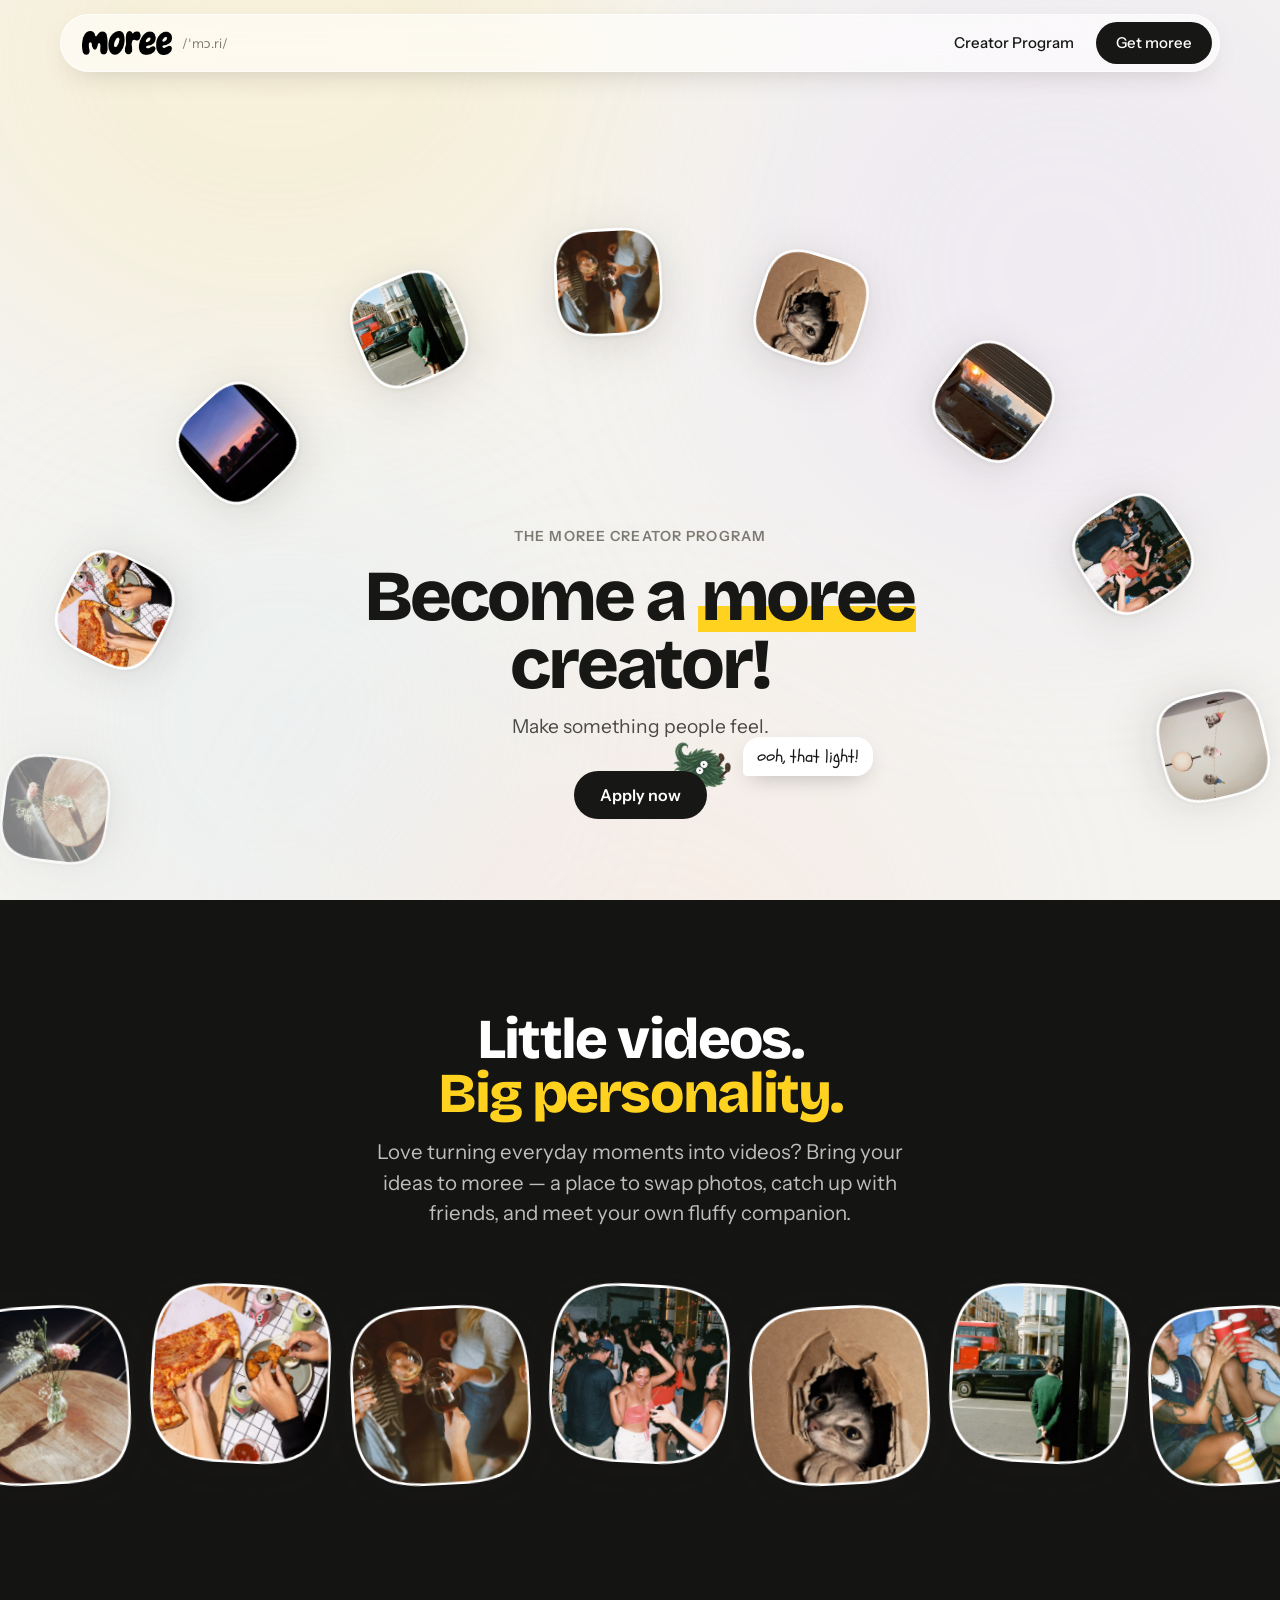
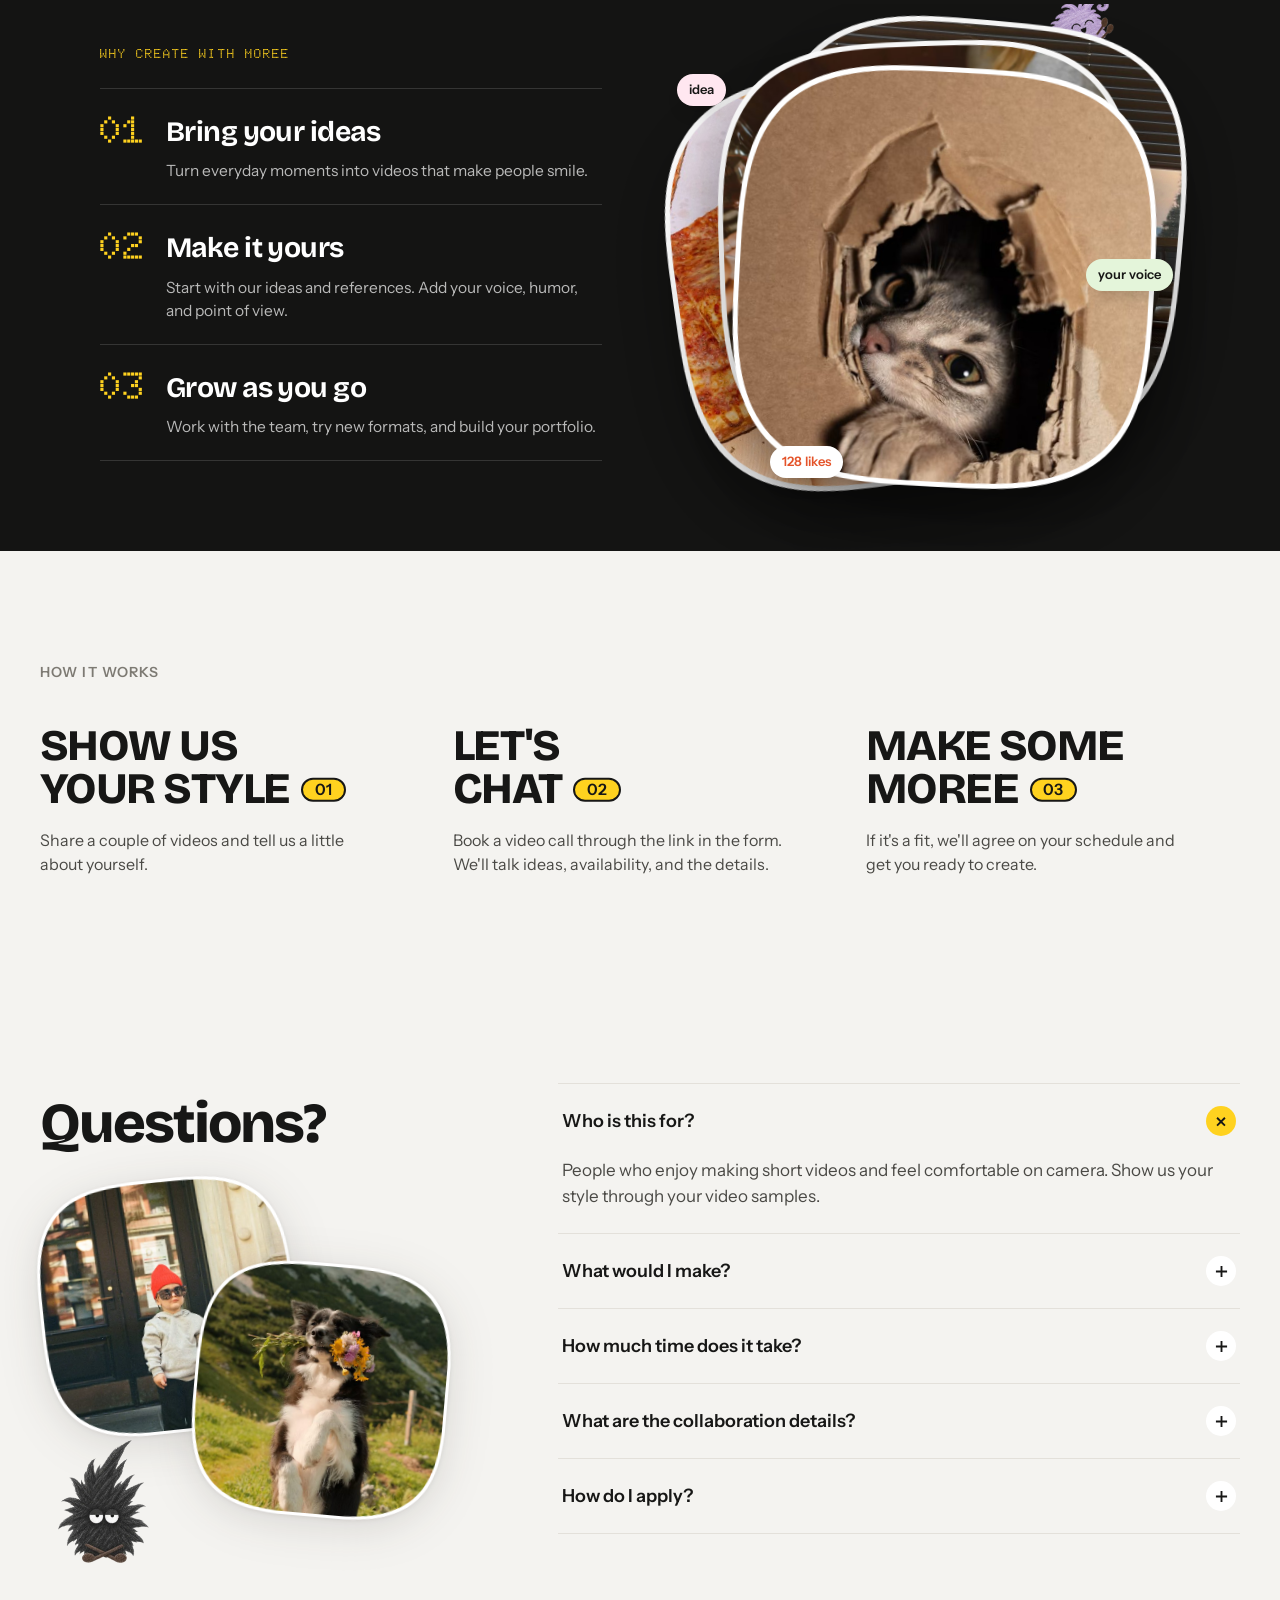
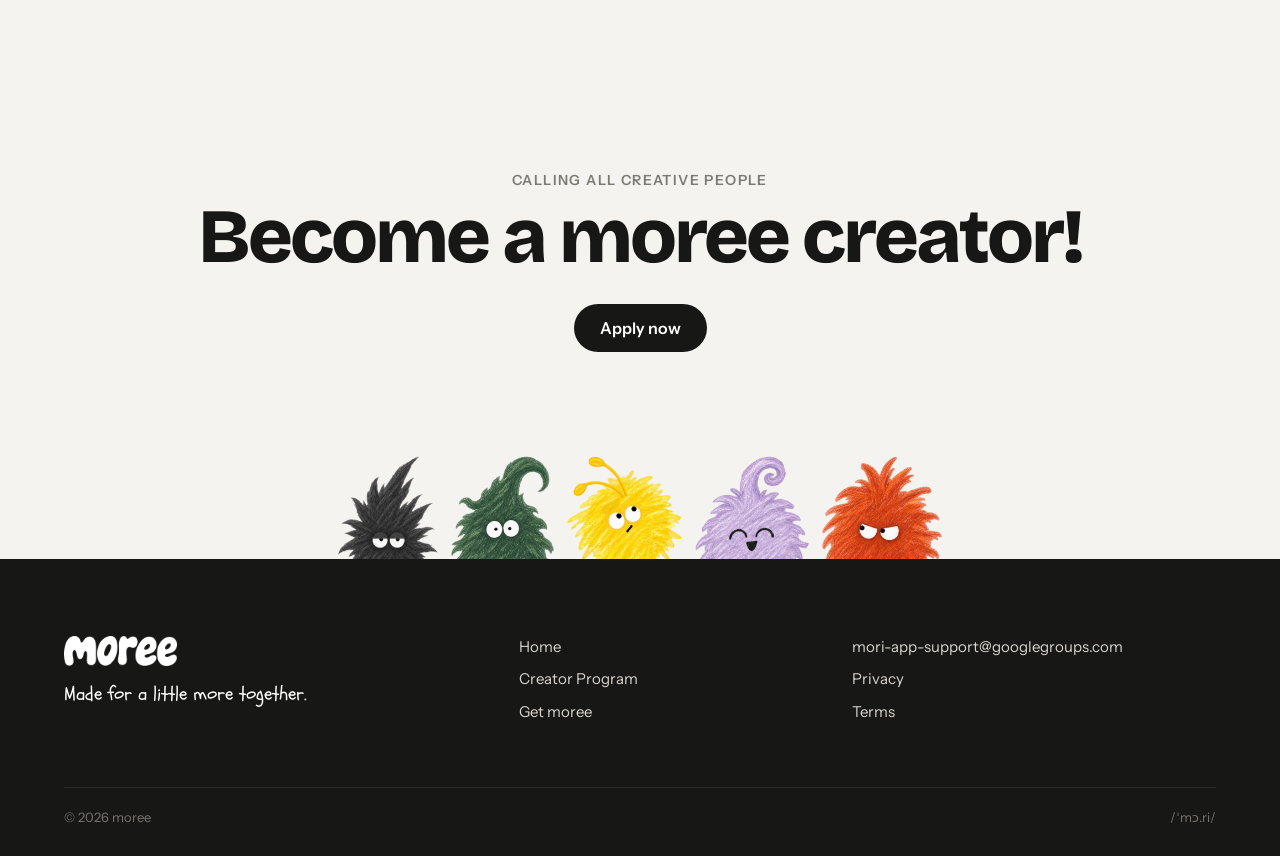
==== commit dcd06fc1: "Mobile fixes: get frame sizing, creator hero bubble, lineup, spacing, bubble overflow Co-Authored-By" ====
--- a/moree-site/creators.html
+++ b/moree-site/creators.html
@@ -206,7 +206,7 @@
 .board .dk-mo{position:absolute;width:64px;left:auto;right:6%;top:-48px;z-index:0;rotate:10deg}
 @media (max-width:860px){.board .panel{grid-template-columns:1fr;padding:0}.board .deck{width:100%;margin:0;bottom:auto}.board .dtag.t1{left:-6%}.board .dtag.t2{right:-6%}.board .dk-mo{display:block;width:52px;top:-36px}}
 .getpill .gp-box{box-shadow:0 0 0 1px rgba(255,255,255,.22),0 14px 30px -12px rgba(0,0,0,.5)}
-@media (max-width:700px){.at{width:clamp(64px,19vw,84px)}.arc-hero{height:max(100svh,640px)}.arc-copy h1{font-size:clamp(40px,11vw,56px)}.hsay{left:auto;right:calc(100% + 10px);top:-40px;border-radius:1em 1em .25em 1em;transform-origin:100% 100%}}
+@media (max-width:700px){.at{width:clamp(64px,19vw,84px)}.arc-hero{height:max(100svh,640px)}.arc-copy h1{font-size:clamp(40px,11vw,56px)}.hsay{left:auto;right:-34px;top:calc(100% + 12px);border-radius:.25em 1em 1em 1em;transform-origin:85% 0;font-size:15px}.apply .row{height:auto;gap:2vw;margin-top:40px}.apply .row img{height:auto;width:18%;flex:none;transform:translateY(18%)}.intro-band{padding-bottom:20px!important}.intro-band .strip{margin-bottom:0}.board{padding-top:16px!important}}
 </style>
 </head>
 <body>
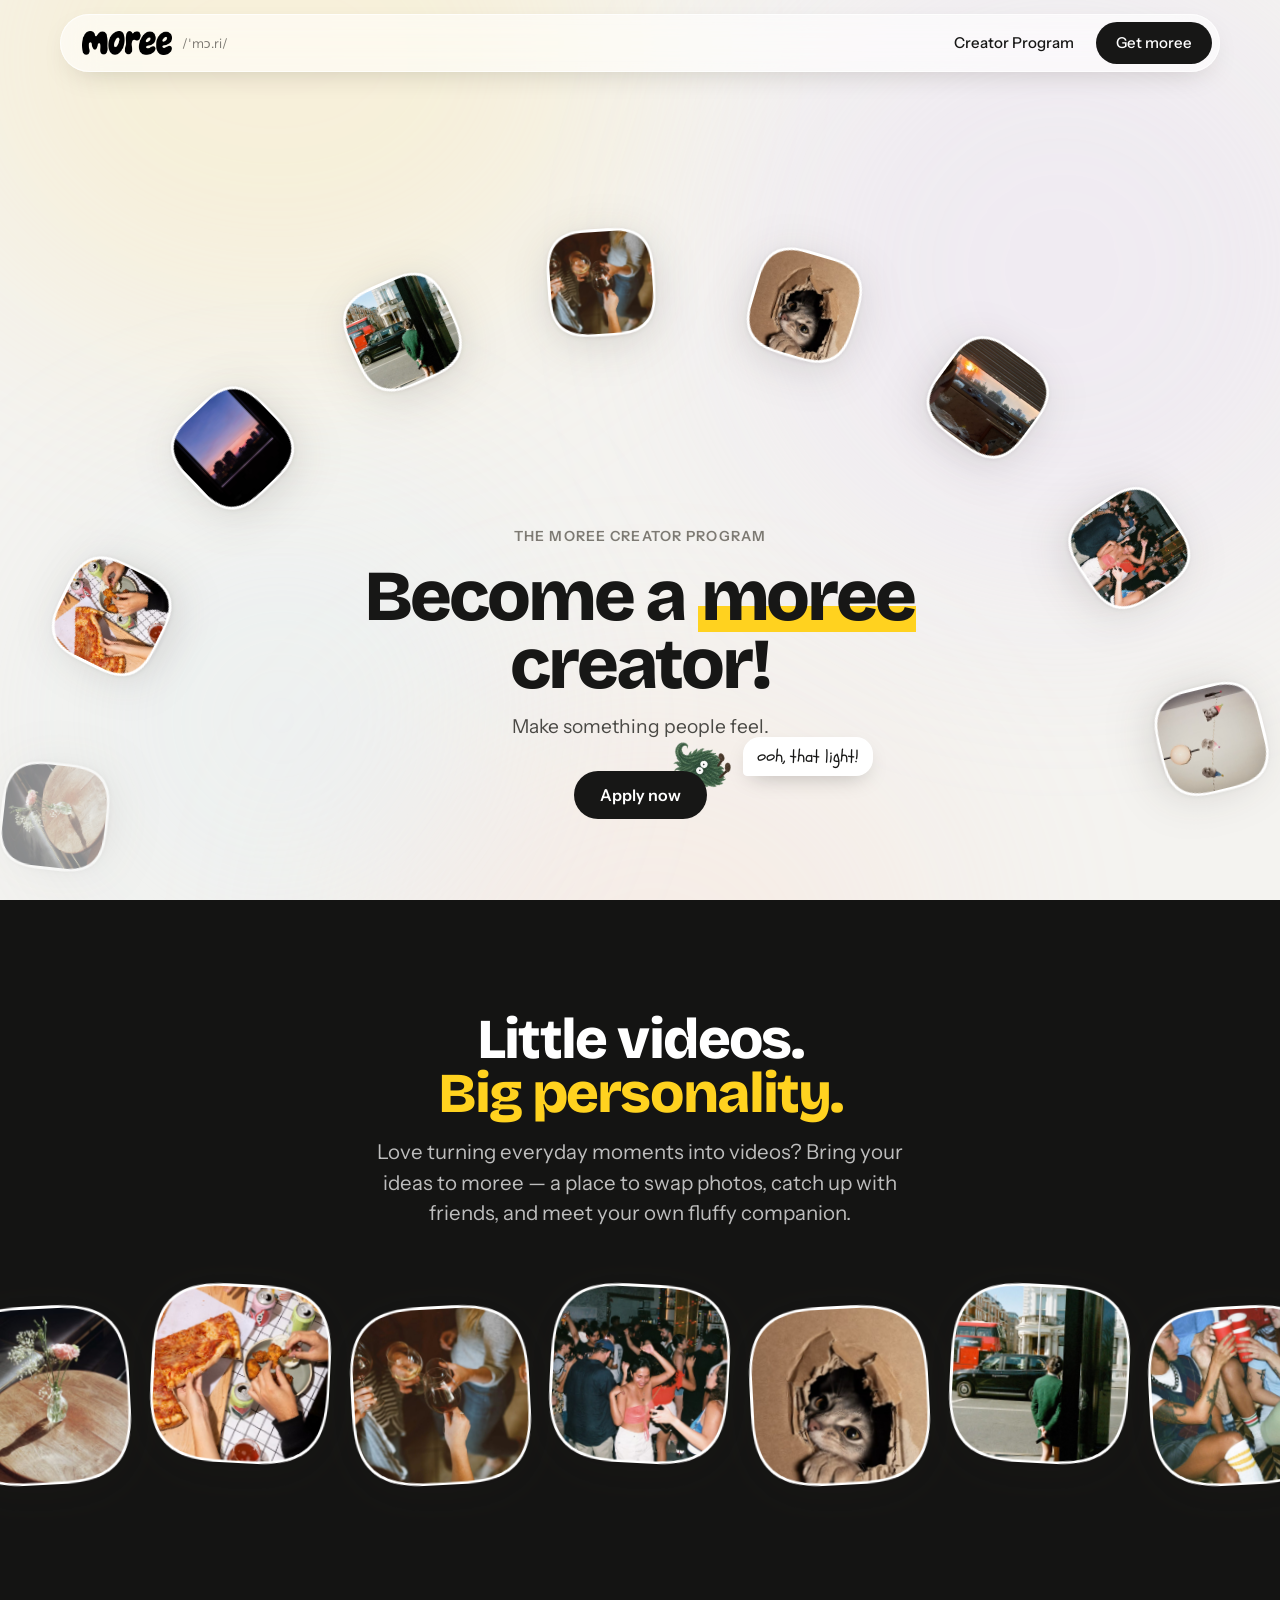
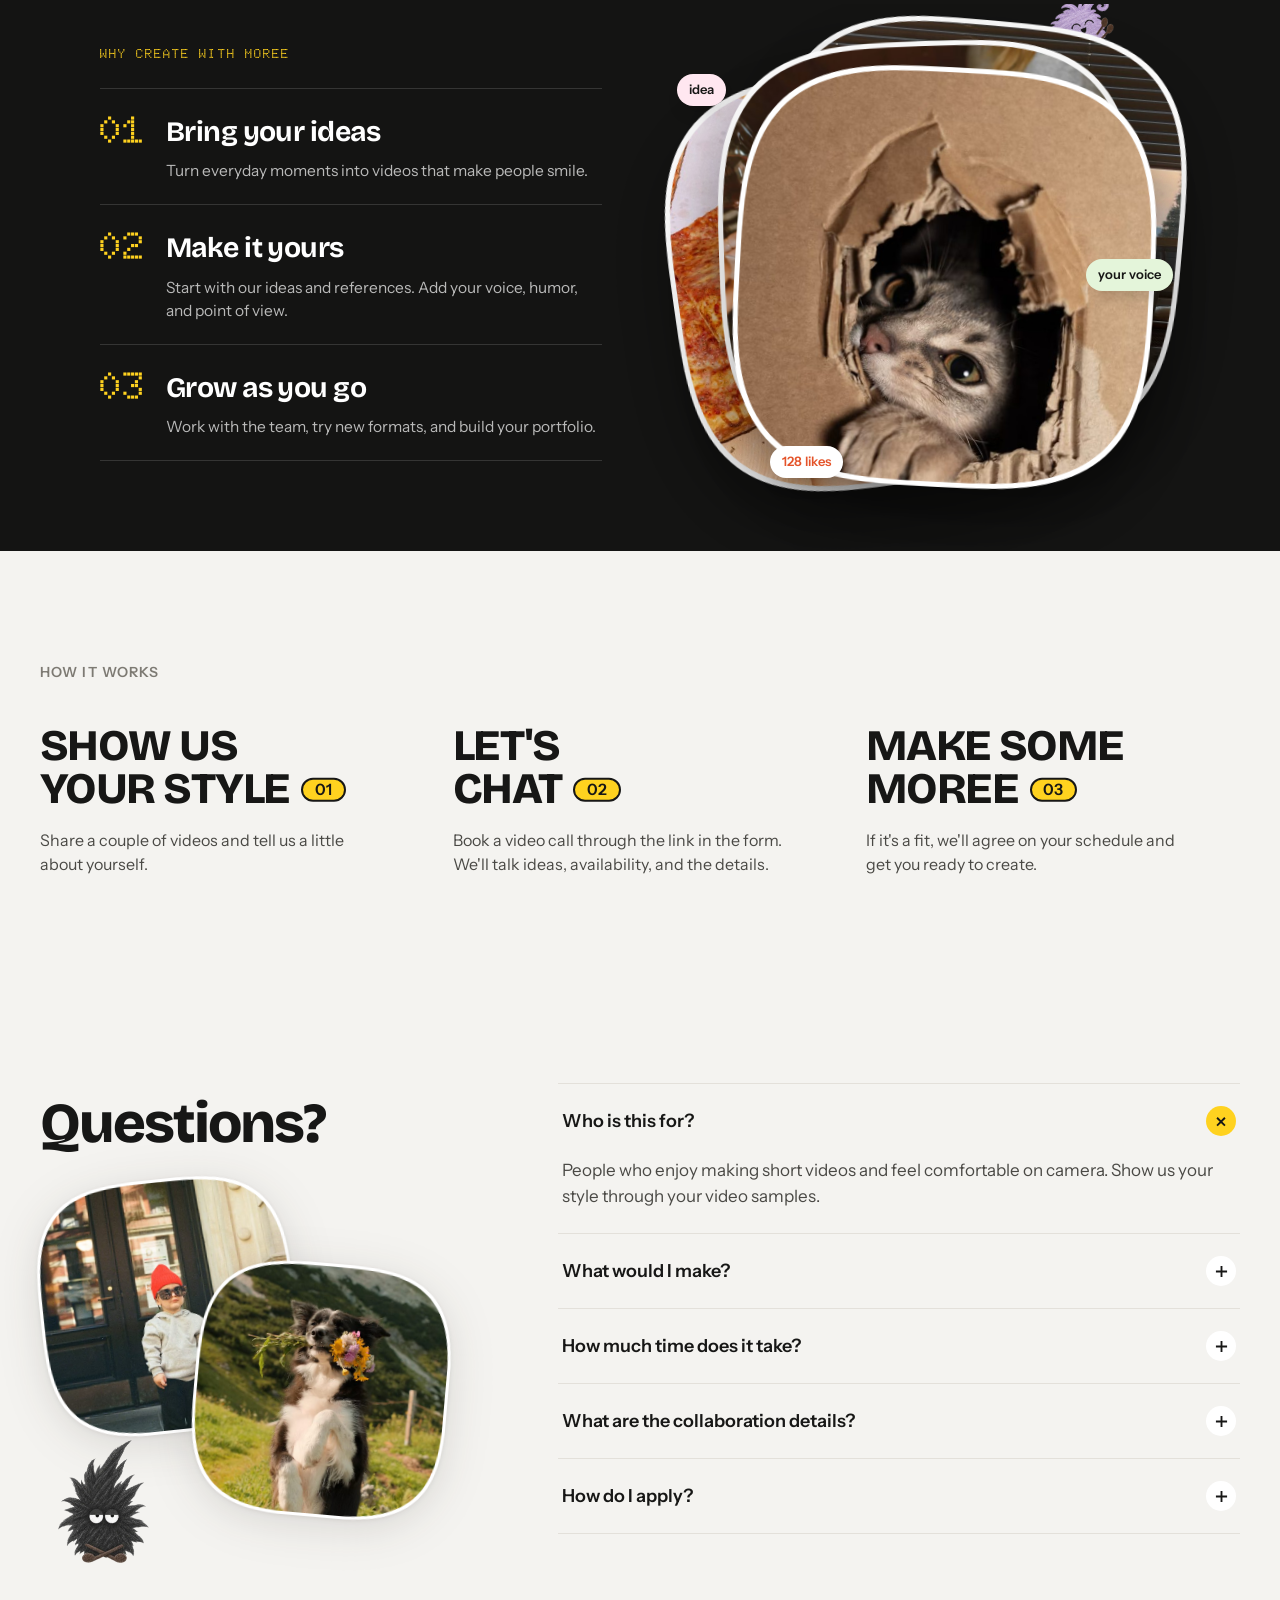
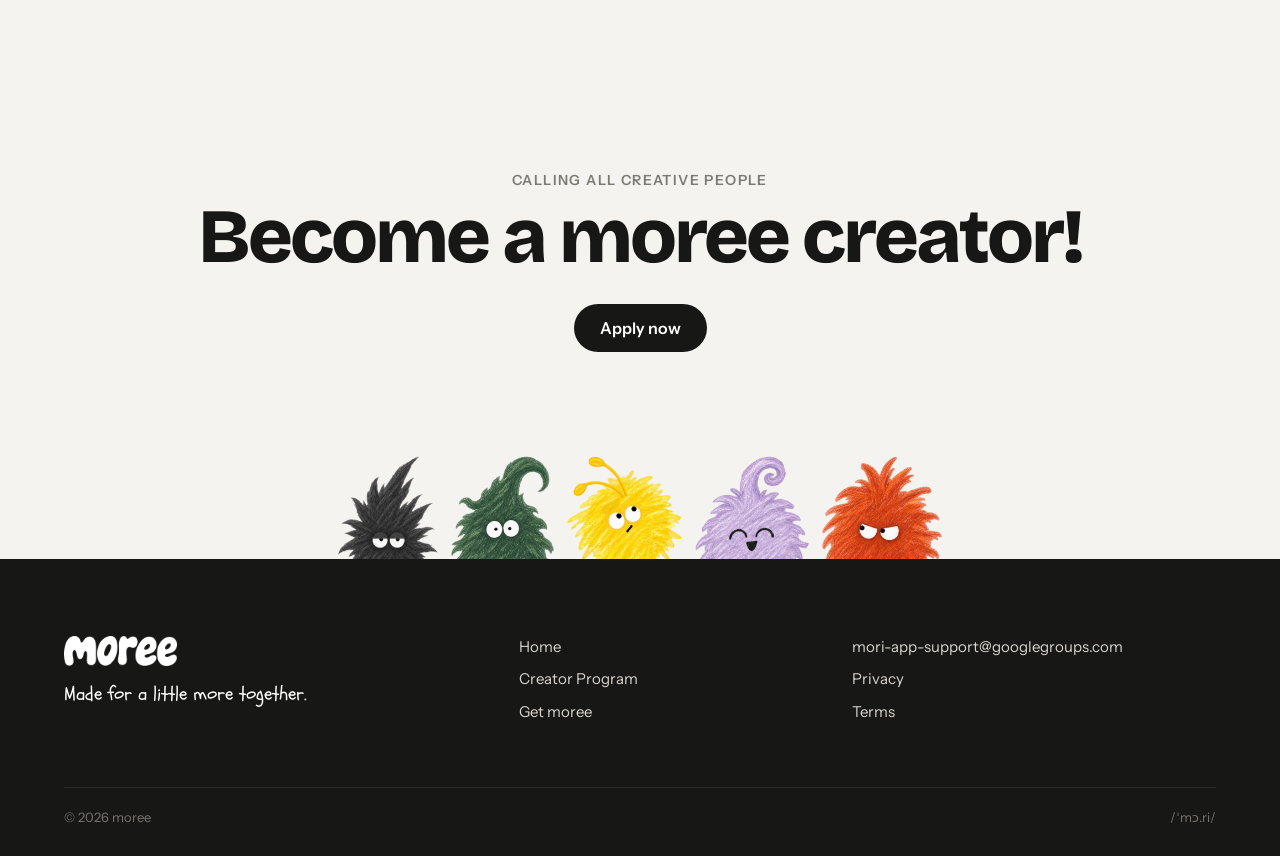
==== commit b8fa275f: "Give photo strips room so shadows aren't clipped Co-Authored-By: Claude Opus 5.5 <noreply@anthropic." ====
--- a/moree-site/creators.html
+++ b/moree-site/creators.html
@@ -31,7 +31,7 @@
 @keyframes bob{50%{transform:translateY(-6px) rotate(-4deg)}}
 @media (max-width:900px){.c-hero{grid-template-columns:1fr;text-align:center;padding-top:100px}}
 /* intro strip */
-.strip{align-items:flex-start;display:flex;gap:clamp(14px,1.6vw,24px);justify-content:center;margin-top:clamp(36px,5vh,60px);flex-wrap:nowrap;overflow:hidden;padding:10px 0 20px}
+.strip{align-items:flex-start;display:flex;gap:clamp(14px,1.6vw,24px);justify-content:center;margin-top:calc(clamp(36px,5vh,60px) - 40px);flex-wrap:nowrap;overflow:hidden;padding:50px 0 70px;margin-bottom:-50px}
 .strip .ph{width:clamp(130px,14vw,200px);flex:none}
 .strip .ph:nth-child(odd){rotate:-3deg;margin-top:22px}.strip .ph:nth-child(even){rotate:3deg}
 .intro-band .h2 em{font-style:normal;color:var(--yellow)}
